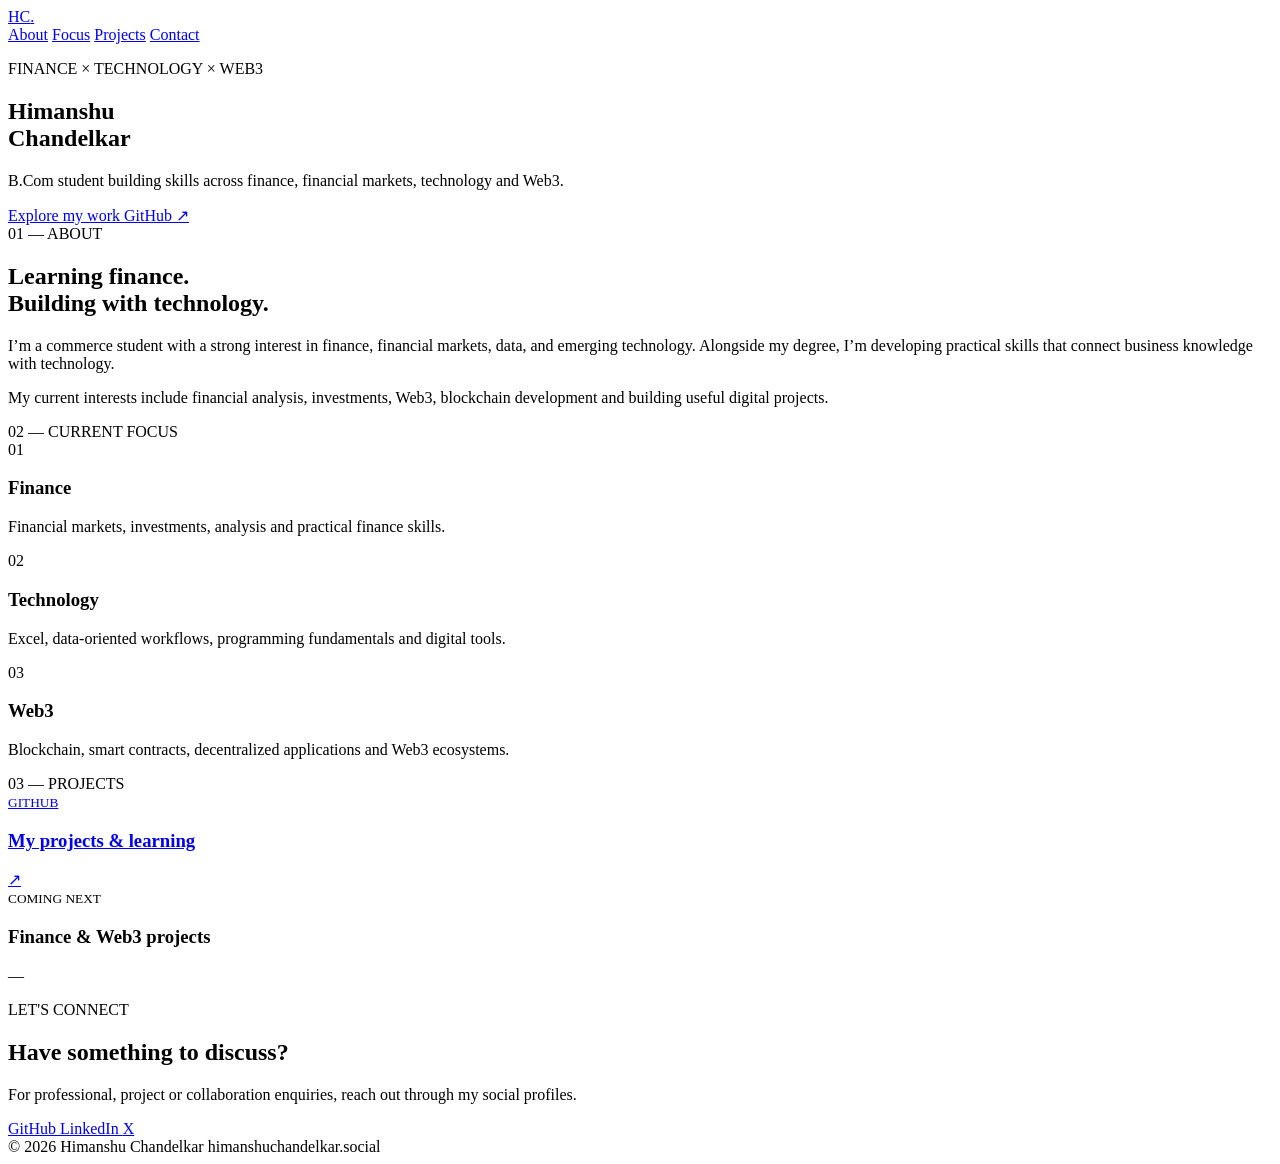
==== index.html @ 92aec8aa "Create index.html for personal portfolio website This HTML file serves as a personal portfolio and p" ====
<!DOCTYPE html>
<html lang="en">
<head>
  <meta charset="UTF-8">
  <meta name="viewport" content="width=device-width, initial-scale=1.0">
  <meta name="description" content="Personal portfolio and professional website of Himanshu Chandelkar.">
  <title>Himanshu Chandelkar</title>
  <link rel="stylesheet" href="style.css">
</head>

<body>

  <header class="nav">
    <a class="brand" href="#top">HC<span>.</span></a>

    <nav>
      <a href="#about">About</a>
      <a href="#focus">Focus</a>
      <a href="#projects">Projects</a>
      <a href="#contact">Contact</a>
    </nav>
  </header>

  <main id="top">

    <section class="hero">
      <p class="eyebrow">FINANCE × TECHNOLOGY × WEB3</p>

      <h1>
        Himanshu<br>
        <span>Chandelkar</span>
      </h1>

      <p class="intro">
        B.Com student building skills across finance, financial markets,
        technology and Web3.
      </p>

      <div class="actions">
        <a class="button primary" href="#about">
          Explore my work
        </a>

        <a
          class="button secondary"
          href="https://github.com/himanshuchandelkar"
          target="_blank"
          rel="noopener"
        >
          GitHub ↗
        </a>
      </div>
    </section>


    <section id="about" class="section">

      <div class="section-label">
        01 — ABOUT
      </div>

      <div class="section-content">

        <h2>
          Learning finance.<br>
          Building with technology.
        </h2>

        <p>
          I’m a commerce student with a strong interest in finance,
          financial markets, data, and emerging technology. Alongside
          my degree, I’m developing practical skills that connect
          business knowledge with technology.
        </p>

        <p>
          My current interests include financial analysis, investments,
          Web3, blockchain development and building useful digital projects.
        </p>

      </div>
    </section>


    <section id="focus" class="section">

      <div class="section-label">
        02 — CURRENT FOCUS
      </div>

      <div class="cards">

        <article class="card">
          <span>01</span>

          <h3>Finance</h3>

          <p>
            Financial markets, investments, analysis and practical
            finance skills.
          </p>
        </article>


        <article class="card">
          <span>02</span>

          <h3>Technology</h3>

          <p>
            Excel, data-oriented workflows, programming fundamentals
            and digital tools.
          </p>
        </article>


        <article class="card">
          <span>03</span>

          <h3>Web3</h3>

          <p>
            Blockchain, smart contracts, decentralized applications
            and Web3 ecosystems.
          </p>
        </article>

      </div>
    </section>


    <section id="projects" class="section">

      <div class="section-label">
        03 — PROJECTS
      </div>

      <div class="project-list">

        <a
          class="project"
          href="https://github.com/himanshuchandelkar"
          target="_blank"
          rel="noopener"
        >
          <div>
            <small>GITHUB</small>
            <h3>My projects & learning</h3>
          </div>

          <span>↗</span>
        </a>


        <div class="project muted">

          <div>
            <small>COMING NEXT</small>
            <h3>Finance & Web3 projects</h3>
          </div>

          <span>—</span>

        </div>

      </div>
    </section>


    <section id="contact" class="contact">

      <p class="eyebrow">
        LET'S CONNECT
      </p>

      <h2>
        Have something to discuss?
      </h2>

      <p>
        For professional, project or collaboration enquiries,
        reach out through my social profiles.
      </p>

      <div class="socials">

        <a
          href="https://github.com/himanshuchandelkar"
          target="_blank"
          rel="noopener"
        >
          GitHub
        </a>

        <a
          href="https://www.linkedin.com/in/himanshuchandelkar/"
          target="_blank"
          rel="noopener"
        >
          LinkedIn
        </a>

        <a
          href="https://x.com/0x_HimanshuX"
          target="_blank"
          rel="noopener"
        >
          X
        </a>

      </div>

    </section>

  </main>


  <footer>

    <span>
      © 2026 Himanshu Chandelkar
    </span>

    <span>
      himanshuchandelkar.social
    </span>

  </footer>

</body>
</html>
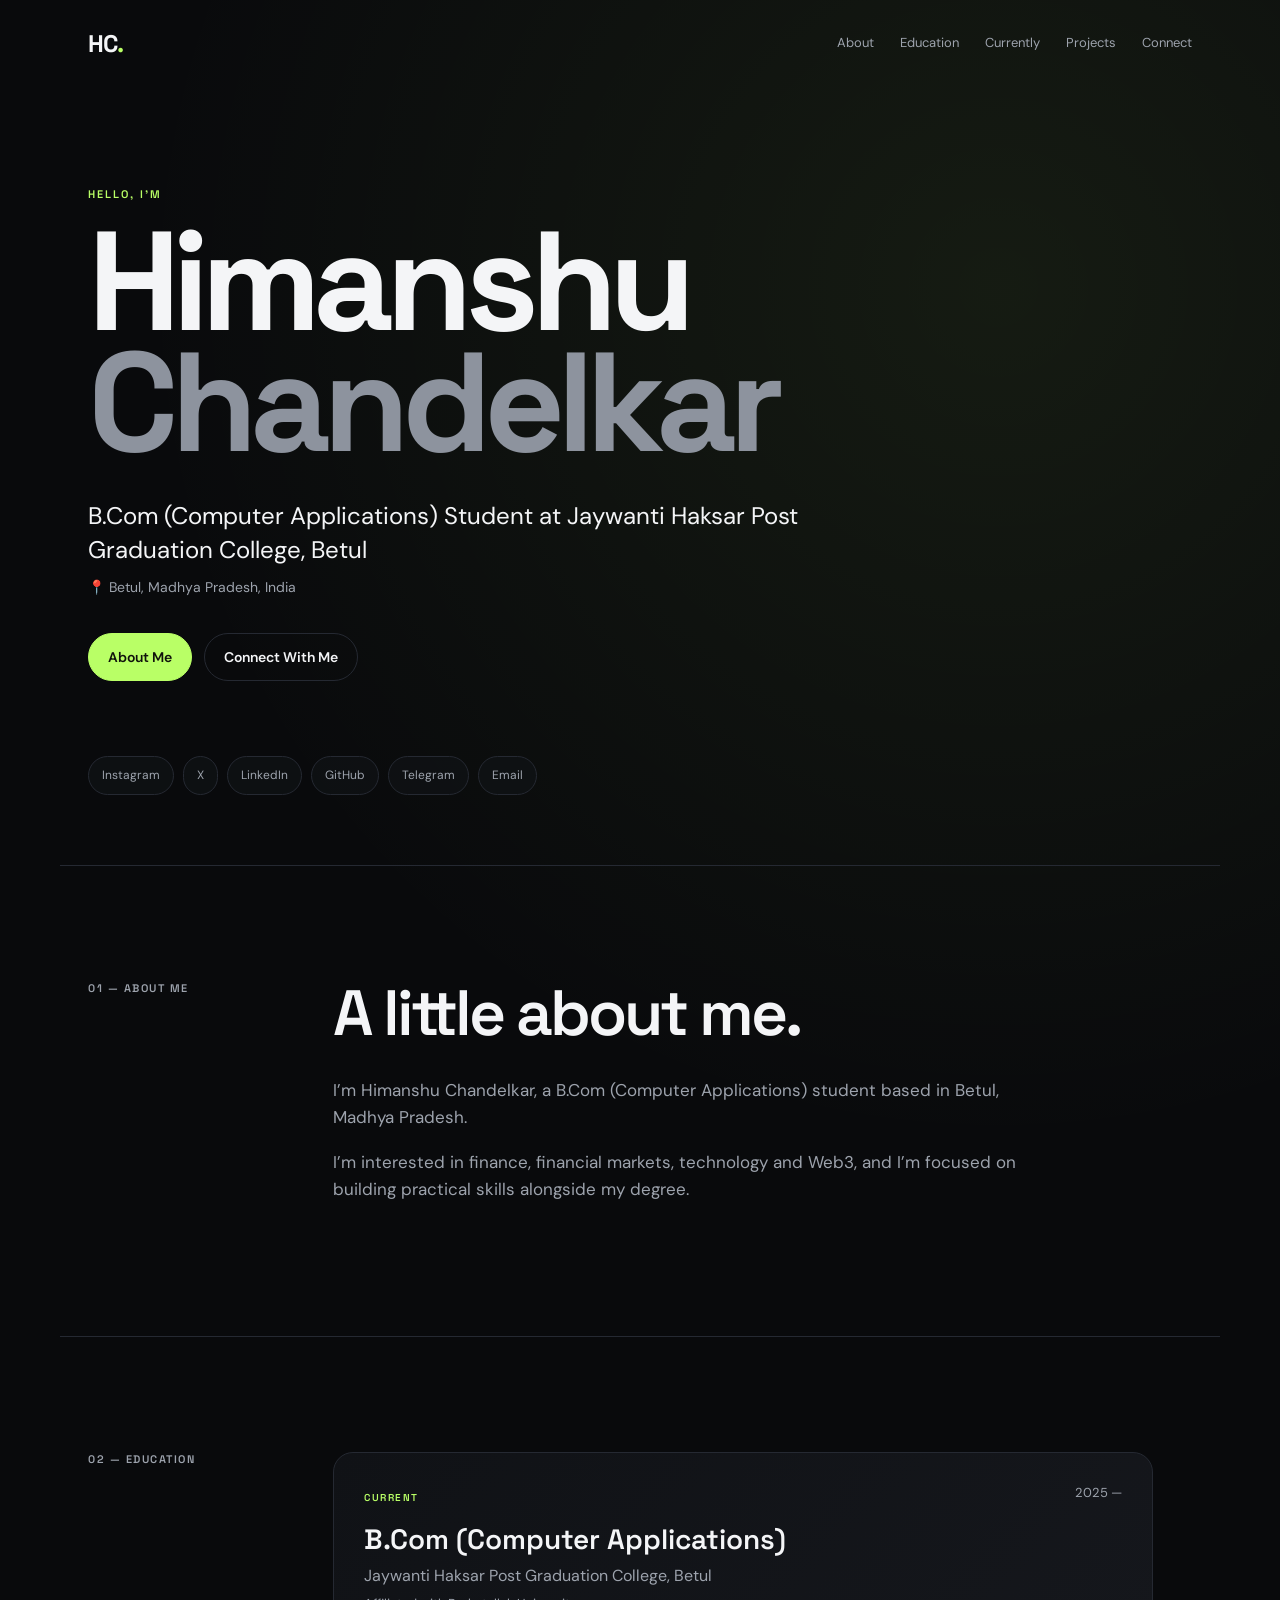
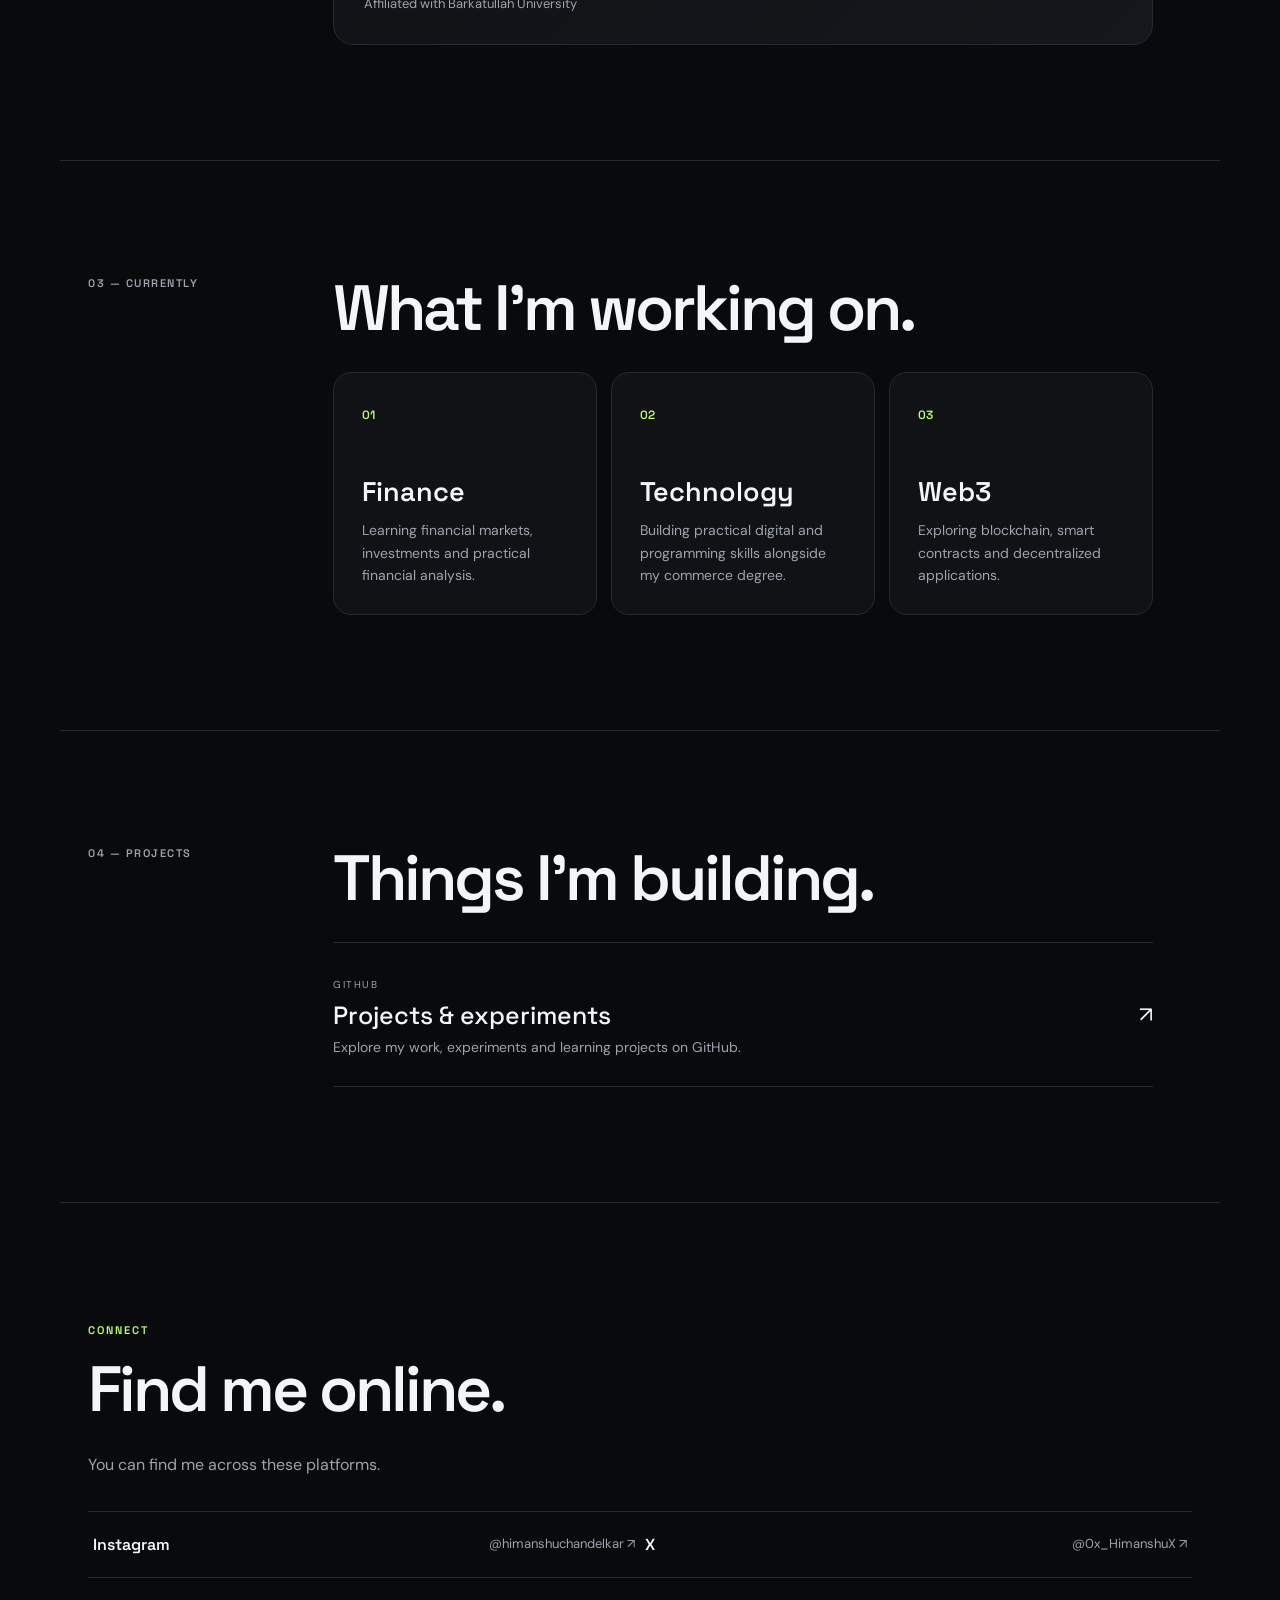
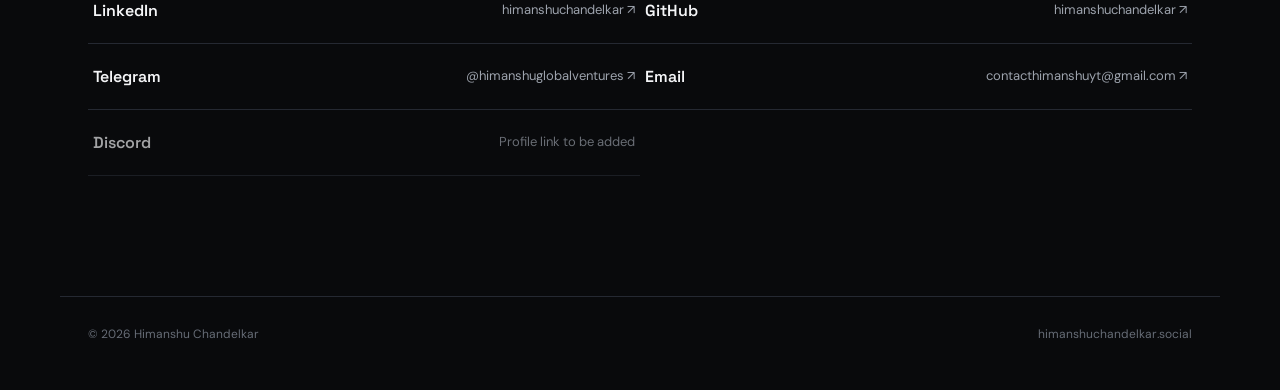
==== commit 09ee1f69: "Add files via upload" ====
--- a/index.html
+++ b/index.html
@@ -3,229 +3,183 @@
 <head>
   <meta charset="UTF-8">
   <meta name="viewport" content="width=device-width, initial-scale=1.0">
-  <meta name="description" content="Personal portfolio and professional website of Himanshu Chandelkar.">
+  <meta name="description" content="Personal website of Himanshu Chandelkar — B.Com (Computer Applications) student at Jaywanti Haksar Post Graduation College, Betul.">
   <title>Himanshu Chandelkar</title>
   <link rel="stylesheet" href="style.css">
 </head>
 
 <body>
-
   <header class="nav">
     <a class="brand" href="#top">HC<span>.</span></a>
 
     <nav>
       <a href="#about">About</a>
-      <a href="#focus">Focus</a>
+      <a href="#education">Education</a>
+      <a href="#currently">Currently</a>
       <a href="#projects">Projects</a>
-      <a href="#contact">Contact</a>
+      <a href="#connect">Connect</a>
     </nav>
   </header>
 
   <main id="top">
+    <section class="hero">
+      <div class="hero-copy">
+        <p class="eyebrow">HELLO, I'M</p>
 
-    <section class="hero">
-      <p class="eyebrow">FINANCE × TECHNOLOGY × WEB3</p>
+        <h1>Himanshu<br><span>Chandelkar</span></h1>
 
-      <h1>
-        Himanshu<br>
-        <span>Chandelkar</span>
-      </h1>
+        <p class="role">
+          B.Com (Computer Applications) Student at Jaywanti Haksar Post Graduation College, Betul
+        </p>
 
-      <p class="intro">
-        B.Com student building skills across finance, financial markets,
-        technology and Web3.
-      </p>
+        <p class="location">📍 Betul, Madhya Pradesh, India</p>
 
-      <div class="actions">
-        <a class="button primary" href="#about">
-          Explore my work
-        </a>
+        <div class="actions">
+          <a class="button primary" href="#about">About Me</a>
+          <a class="button secondary" href="#connect">Connect With Me</a>
+        </div>
+      </div>
 
-        <a
-          class="button secondary"
-          href="https://github.com/himanshuchandelkar"
-          target="_blank"
-          rel="noopener"
-        >
-          GitHub ↗
-        </a>
+      <div class="social-strip" aria-label="Social links">
+        <a href="https://www.instagram.com/himanshuchandelkar/" target="_blank" rel="noopener">Instagram</a>
+        <a href="https://x.com/0x_HimanshuX" target="_blank" rel="noopener">X</a>
+        <a href="https://www.linkedin.com/in/himanshuchandelkar/" target="_blank" rel="noopener">LinkedIn</a>
+        <a href="https://github.com/himanshuchandelkar" target="_blank" rel="noopener">GitHub</a>
+        <a href="https://t.me/himanshuglobalventures" target="_blank" rel="noopener">Telegram</a>
+        <a href="mailto:contacthimanshuyt@gmail.com">Email</a>
       </div>
     </section>
 
-
     <section id="about" class="section">
-
-      <div class="section-label">
-        01 — ABOUT
-      </div>
+      <div class="section-label">01 — ABOUT ME</div>
 
       <div class="section-content">
-
-        <h2>
-          Learning finance.<br>
-          Building with technology.
-        </h2>
+        <h2>A little about me.</h2>
 
         <p>
-          I’m a commerce student with a strong interest in finance,
-          financial markets, data, and emerging technology. Alongside
-          my degree, I’m developing practical skills that connect
-          business knowledge with technology.
+          I’m Himanshu Chandelkar, a B.Com (Computer Applications) student based in Betul, Madhya Pradesh.
         </p>
 
         <p>
-          My current interests include financial analysis, investments,
-          Web3, blockchain development and building useful digital projects.
+          I’m interested in finance, financial markets, technology and Web3, and I’m focused on building practical skills alongside my degree.
         </p>
-
       </div>
     </section>
 
+    <section id="education" class="section">
+      <div class="section-label">02 — EDUCATION</div>
 
-    <section id="focus" class="section">
+      <div class="section-content">
+        <div class="education-card">
+          <div>
+            <span class="tag">CURRENT</span>
+            <h3>B.Com (Computer Applications)</h3>
+            <p>Jaywanti Haksar Post Graduation College, Betul</p>
+            <p class="muted">Affiliated with Barkatullah University</p>
+          </div>
 
-      <div class="section-label">
-        02 — CURRENT FOCUS
-      </div>
-
-      <div class="cards">
-
-        <article class="card">
-          <span>01</span>
-
-          <h3>Finance</h3>
-
-          <p>
-            Financial markets, investments, analysis and practical
-            finance skills.
-          </p>
-        </article>
-
-
-        <article class="card">
-          <span>02</span>
-
-          <h3>Technology</h3>
-
-          <p>
-            Excel, data-oriented workflows, programming fundamentals
-            and digital tools.
-          </p>
-        </article>
-
-
-        <article class="card">
-          <span>03</span>
-
-          <h3>Web3</h3>
-
-          <p>
-            Blockchain, smart contracts, decentralized applications
-            and Web3 ecosystems.
-          </p>
-        </article>
-
+          <span class="year">2025 —</span>
+        </div>
       </div>
     </section>
 
+    <section id="currently" class="section">
+      <div class="section-label">03 — CURRENTLY</div>
 
-    <section id="projects" class="section">
+      <div class="section-content">
+        <h2>What I’m working on.</h2>
 
-      <div class="section-label">
-        03 — PROJECTS
-      </div>
+        <div class="cards">
+          <article class="card">
+            <span>01</span>
+            <h3>Finance</h3>
+            <p>Learning financial markets, investments and practical financial analysis.</p>
+          </article>
 
-      <div class="project-list">
+          <article class="card">
+            <span>02</span>
+            <h3>Technology</h3>
+            <p>Building practical digital and programming skills alongside my commerce degree.</p>
+          </article>
 
-        <a
-          class="project"
-          href="https://github.com/himanshuchandelkar"
-          target="_blank"
-          rel="noopener"
-        >
-          <div>
-            <small>GITHUB</small>
-            <h3>My projects & learning</h3>
-          </div>
-
-          <span>↗</span>
-        </a>
-
-
-        <div class="project muted">
-
-          <div>
-            <small>COMING NEXT</small>
-            <h3>Finance & Web3 projects</h3>
-          </div>
-
-          <span>—</span>
-
+          <article class="card">
+            <span>03</span>
+            <h3>Web3</h3>
+            <p>Exploring blockchain, smart contracts and decentralized applications.</p>
+          </article>
         </div>
-
       </div>
     </section>
 
+    <section id="projects" class="section">
+      <div class="section-label">04 — PROJECTS</div>
 
-    <section id="contact" class="contact">
+      <div class="section-content">
+        <h2>Things I’m building.</h2>
 
-      <p class="eyebrow">
-        LET'S CONNECT
-      </p>
+        <div class="project-list">
+          <a class="project" href="https://github.com/himanshuchandelkar" target="_blank" rel="noopener">
+            <div>
+              <small>GITHUB</small>
+              <h3>Projects & experiments</h3>
+              <p>Explore my work, experiments and learning projects on GitHub.</p>
+            </div>
 
-      <h2>
-        Have something to discuss?
-      </h2>
+            <span>↗</span>
+          </a>
+        </div>
+      </div>
+    </section>
 
-      <p>
-        For professional, project or collaboration enquiries,
-        reach out through my social profiles.
-      </p>
+    <section id="connect" class="contact">
+      <p class="eyebrow">CONNECT</p>
 
-      <div class="socials">
+      <h2>Find me online.</h2>
 
-        <a
-          href="https://github.com/himanshuchandelkar"
-          target="_blank"
-          rel="noopener"
-        >
-          GitHub
+      <p class="contact-intro">You can find me across these platforms.</p>
+
+      <div class="connect-grid">
+        <a href="https://www.instagram.com/himanshuchandelkar/" target="_blank" rel="noopener">
+          <strong>Instagram</strong>
+          <span>@himanshuchandelkar ↗</span>
         </a>
 
-        <a
-          href="https://www.linkedin.com/in/himanshuchandelkar/"
-          target="_blank"
-          rel="noopener"
-        >
-          LinkedIn
+        <a href="https://x.com/0x_HimanshuX" target="_blank" rel="noopener">
+          <strong>X</strong>
+          <span>@0x_HimanshuX ↗</span>
         </a>
 
-        <a
-          href="https://x.com/0x_HimanshuX"
-          target="_blank"
-          rel="noopener"
-        >
-          X
+        <a href="https://www.linkedin.com/in/himanshuchandelkar/" target="_blank" rel="noopener">
+          <strong>LinkedIn</strong>
+          <span>himanshuchandelkar ↗</span>
         </a>
 
+        <a href="https://github.com/himanshuchandelkar" target="_blank" rel="noopener">
+          <strong>GitHub</strong>
+          <span>himanshuchandelkar ↗</span>
+        </a>
+
+        <a href="https://t.me/himanshuglobalventures" target="_blank" rel="noopener">
+          <strong>Telegram</strong>
+          <span>@himanshuglobalventures ↗</span>
+        </a>
+
+        <a href="mailto:contacthimanshuyt@gmail.com">
+          <strong>Email</strong>
+          <span>contacthimanshuyt@gmail.com ↗</span>
+        </a>
+
+        <div class="connect-item unavailable">
+          <strong>Discord</strong>
+          <span>Profile link to be added</span>
+        </div>
       </div>
-
     </section>
-
   </main>
 
-
   <footer>
-
-    <span>
-      © 2026 Himanshu Chandelkar
-    </span>
-
-    <span>
-      himanshuchandelkar.social
-    </span>
-
+    <span>© 2026 Himanshu Chandelkar</span>
+    <span>himanshuchandelkar.social</span>
   </footer>
-
 </body>
 </html>
--- a/style.css
+++ b/style.css
@@ -0,0 +1,427 @@
+@import url('https://fonts.googleapis.com/css2?family=DM+Sans:wght@400;500;600&family=Space+Grotesk:wght@400;500;600;700&display=swap');
+
+:root {
+  --bg: #090a0c;
+  --surface: #101216;
+  --surface-2: #15171c;
+  --text: #f4f5f7;
+  --muted: #9da3ad;
+  --line: #252932;
+  --accent: #b9ff66;
+  --max: 1160px;
+}
+
+* {
+  box-sizing: border-box;
+  margin: 0;
+  padding: 0;
+}
+
+html {
+  scroll-behavior: smooth;
+}
+
+body {
+  background:
+    radial-gradient(circle at 78% 8%, rgba(185,255,102,.07), transparent 25%),
+    var(--bg);
+  color: var(--text);
+  font-family: 'DM Sans', sans-serif;
+  line-height: 1.6;
+}
+
+a {
+  color: inherit;
+  text-decoration: none;
+}
+
+.nav {
+  max-width: var(--max);
+  margin: auto;
+  padding: 28px;
+  display: flex;
+  justify-content: space-between;
+  align-items: center;
+}
+
+.brand {
+  font: 700 24px 'Space Grotesk', sans-serif;
+  letter-spacing: -1px;
+}
+
+.brand span {
+  color: var(--accent);
+}
+
+.nav nav {
+  display: flex;
+  gap: 26px;
+}
+
+.nav nav a {
+  color: var(--muted);
+  font-size: 13px;
+  transition: color .2s ease;
+}
+
+.nav nav a:hover {
+  color: var(--text);
+}
+
+.hero {
+  max-width: var(--max);
+  min-height: 82vh;
+  margin: auto;
+  padding: 100px 28px 70px;
+  display: flex;
+  flex-direction: column;
+  justify-content: center;
+}
+
+.hero-copy {
+  max-width: 940px;
+}
+
+.eyebrow {
+  color: var(--accent);
+  font: 600 11px 'Space Grotesk', sans-serif;
+  letter-spacing: 2px;
+  margin-bottom: 20px;
+}
+
+.hero h1 {
+  font: 700 clamp(66px, 11vw, 145px)/.86 'Space Grotesk', sans-serif;
+  letter-spacing: -8px;
+}
+
+.hero h1 span {
+  color: #8d939e;
+}
+
+.role {
+  max-width: 720px;
+  color: var(--text);
+  font-size: clamp(18px, 2.2vw, 24px);
+  line-height: 1.4;
+  margin-top: 36px;
+}
+
+.location {
+  color: var(--muted);
+  margin-top: 10px;
+  font-size: 14px;
+}
+
+.actions {
+  display: flex;
+  gap: 12px;
+  margin-top: 34px;
+  flex-wrap: wrap;
+}
+
+.button {
+  padding: 12px 19px;
+  border: 1px solid var(--line);
+  border-radius: 999px;
+  font-weight: 600;
+  font-size: 14px;
+  transition: transform .2s ease, border-color .2s ease;
+}
+
+.button:hover {
+  transform: translateY(-2px);
+  border-color: #59606c;
+}
+
+.button.primary {
+  background: var(--accent);
+  color: #10120c;
+  border-color: var(--accent);
+}
+
+.social-strip {
+  display: flex;
+  flex-wrap: wrap;
+  gap: 9px;
+  margin-top: 75px;
+}
+
+.social-strip a {
+  border: 1px solid var(--line);
+  background: rgba(16,18,22,.72);
+  padding: 9px 13px;
+  border-radius: 999px;
+  color: var(--muted);
+  font-size: 12px;
+  transition: all .2s ease;
+}
+
+.social-strip a:hover {
+  color: var(--text);
+  border-color: #5a606c;
+  transform: translateY(-2px);
+}
+
+.section {
+  max-width: var(--max);
+  margin: auto;
+  padding: 115px 28px;
+  border-top: 1px solid var(--line);
+  display: grid;
+  grid-template-columns: 190px 1fr;
+  gap: 55px;
+}
+
+.section-label {
+  color: var(--muted);
+  font: 600 11px 'Space Grotesk', sans-serif;
+  letter-spacing: 1.5px;
+}
+
+.section-content {
+  max-width: 820px;
+}
+
+.section h2,
+.contact h2 {
+  font: 600 clamp(38px, 5vw, 64px)/1.02 'Space Grotesk', sans-serif;
+  letter-spacing: -3px;
+  margin-bottom: 30px;
+}
+
+.section-content > p {
+  color: var(--muted);
+  max-width: 720px;
+  margin-bottom: 18px;
+  font-size: 17px;
+}
+
+.education-card {
+  background: linear-gradient(135deg, var(--surface), var(--surface-2));
+  border: 1px solid var(--line);
+  border-radius: 20px;
+  padding: 30px;
+  display: flex;
+  justify-content: space-between;
+  gap: 25px;
+}
+
+.tag {
+  color: var(--accent);
+  font: 600 10px 'Space Grotesk', sans-serif;
+  letter-spacing: 1.5px;
+}
+
+.education-card h3 {
+  font: 600 28px 'Space Grotesk', sans-serif;
+  margin: 12px 0 6px;
+}
+
+.education-card p {
+  color: var(--muted);
+}
+
+.education-card .muted {
+  font-size: 13px;
+  margin-top: 5px;
+}
+
+.year {
+  color: var(--muted);
+  font-size: 13px;
+  white-space: nowrap;
+}
+
+.cards {
+  display: grid;
+  grid-template-columns: repeat(3, 1fr);
+  gap: 14px;
+}
+
+.card {
+  background: var(--surface);
+  border: 1px solid var(--line);
+  border-radius: 18px;
+  padding: 28px;
+  min-height: 235px;
+  transition: transform .25s ease, border-color .25s ease;
+}
+
+.card:hover {
+  transform: translateY(-5px);
+  border-color: #444a55;
+}
+
+.card > span {
+  color: var(--accent);
+  font: 600 12px 'Space Grotesk', sans-serif;
+}
+
+.card h3 {
+  font: 600 27px 'Space Grotesk', sans-serif;
+  margin: 48px 0 10px;
+}
+
+.card p {
+  color: var(--muted);
+  font-size: 14px;
+}
+
+.project-list {
+  border-top: 1px solid var(--line);
+}
+
+.project {
+  padding: 27px 0;
+  display: flex;
+  justify-content: space-between;
+  align-items: center;
+  border-bottom: 1px solid var(--line);
+  transition: padding .2s ease;
+}
+
+.project:hover {
+  padding-left: 10px;
+}
+
+.project:hover h3 {
+  color: var(--accent);
+}
+
+.project small {
+  color: var(--muted);
+  font-size: 10px;
+  letter-spacing: 1.5px;
+}
+
+.project h3 {
+  font: 500 25px 'Space Grotesk', sans-serif;
+  margin: 4px 0 5px;
+}
+
+.project p {
+  color: var(--muted);
+  font-size: 14px;
+}
+
+.project > span {
+  font-size: 22px;
+}
+
+.contact {
+  max-width: var(--max);
+  margin: auto;
+  padding: 120px 28px;
+  border-top: 1px solid var(--line);
+}
+
+.contact-intro {
+  color: var(--muted);
+  margin-bottom: 34px;
+}
+
+.connect-grid {
+  display: grid;
+  grid-template-columns: repeat(2, 1fr);
+  border-top: 1px solid var(--line);
+}
+
+.connect-grid > a,
+.connect-item {
+  padding: 22px 5px;
+  border-bottom: 1px solid var(--line);
+  display: flex;
+  justify-content: space-between;
+  gap: 20px;
+  transition: padding .2s ease;
+}
+
+.connect-grid > a:hover {
+  padding-left: 10px;
+}
+
+.connect-grid strong {
+  font: 600 16px 'Space Grotesk', sans-serif;
+}
+
+.connect-grid span {
+  color: var(--muted);
+  font-size: 13px;
+  text-align: right;
+}
+
+.connect-grid a:hover strong {
+  color: var(--accent);
+}
+
+.unavailable {
+  opacity: .65;
+}
+
+footer {
+  max-width: var(--max);
+  margin: auto;
+  padding: 28px 28px 45px;
+  border-top: 1px solid var(--line);
+  display: flex;
+  justify-content: space-between;
+  color: #666c76;
+  font-size: 12px;
+}
+
+@media (max-width: 760px) {
+  .nav {
+    padding: 23px 20px;
+  }
+
+  .nav nav {
+    display: none;
+  }
+
+  .hero {
+    padding: 70px 20px 55px;
+    min-height: 78vh;
+  }
+
+  .hero h1 {
+    letter-spacing: -5px;
+  }
+
+  .social-strip {
+    margin-top: 55px;
+  }
+
+  .section {
+    grid-template-columns: 1fr;
+    gap: 22px;
+    padding: 85px 20px;
+  }
+
+  .cards,
+  .connect-grid {
+    grid-template-columns: 1fr;
+  }
+
+  .education-card {
+    flex-direction: column;
+  }
+
+  .year {
+    white-space: normal;
+  }
+
+  .contact {
+    padding: 90px 20px;
+  }
+
+  .connect-grid > a,
+  .connect-item {
+    padding: 20px 0;
+  }
+
+  footer {
+    padding: 25px 20px 35px;
+    flex-direction: column;
+    gap: 8px;
+  }
+}
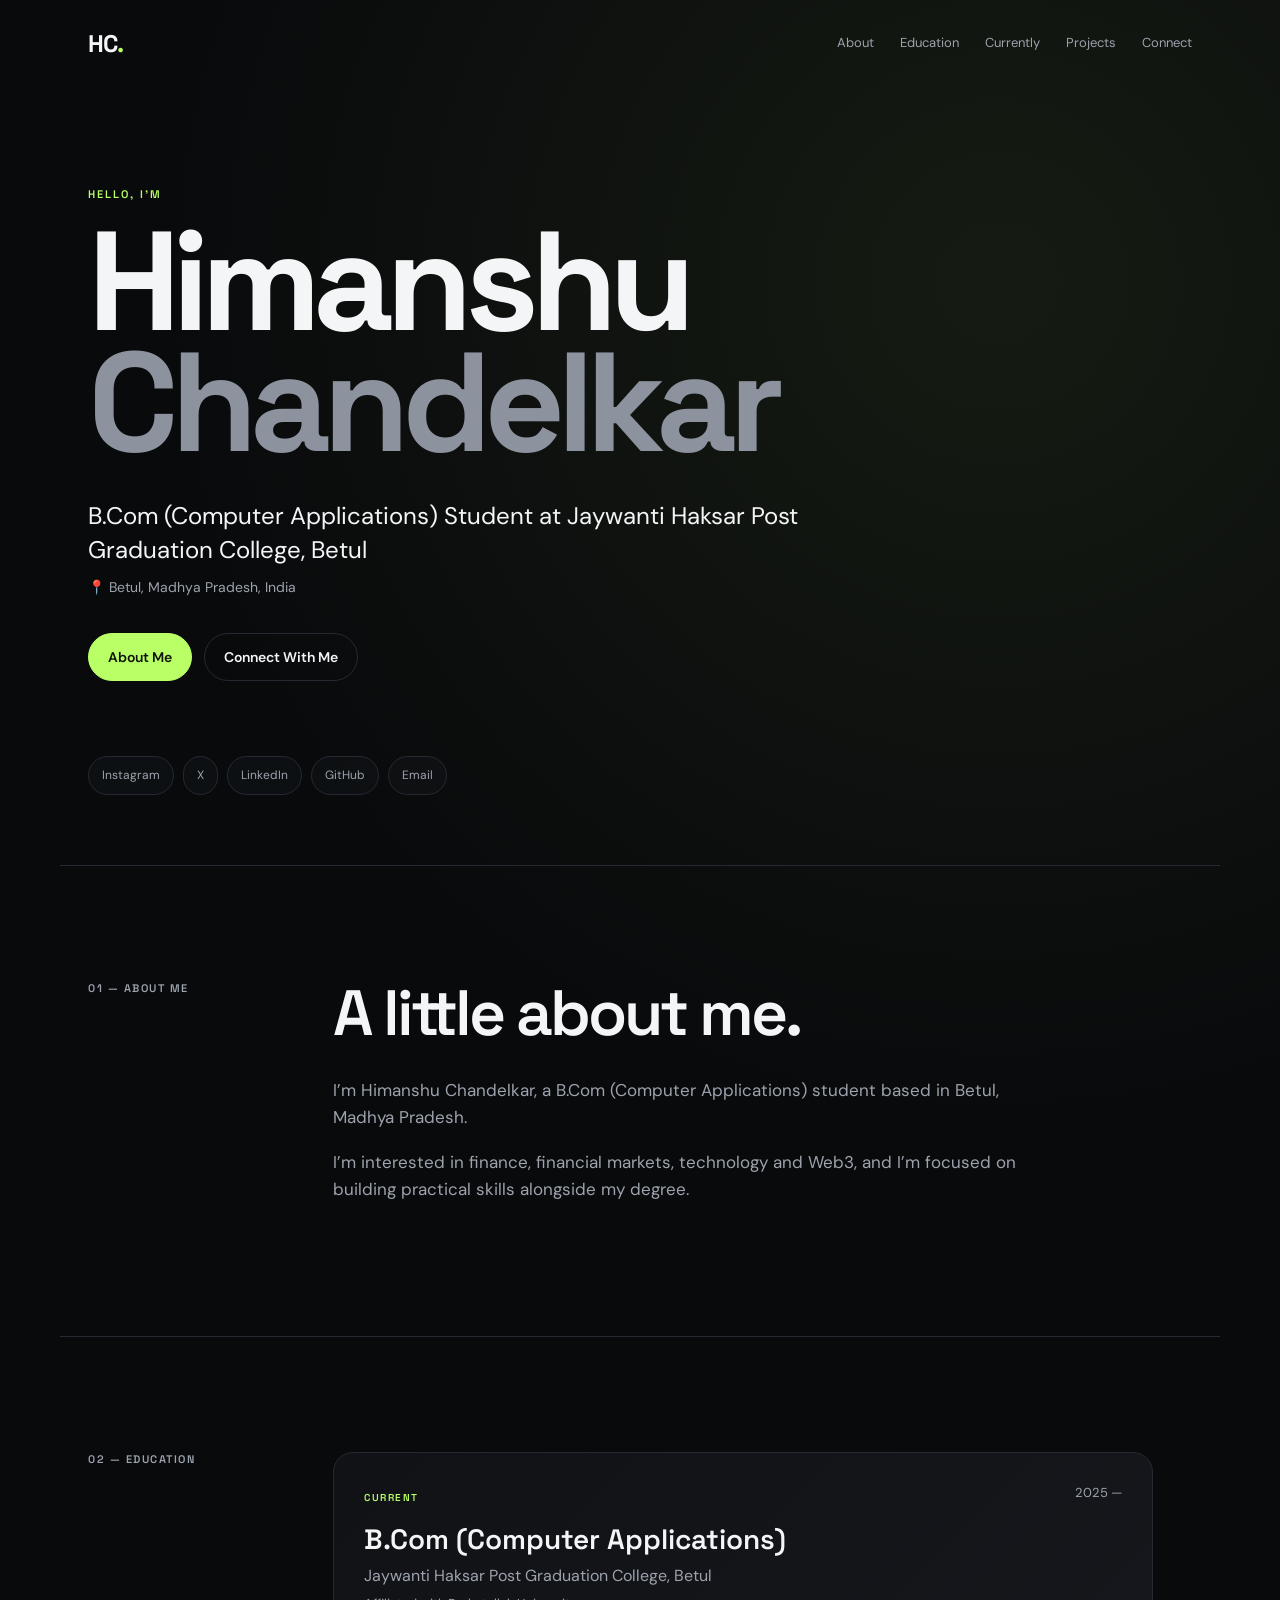
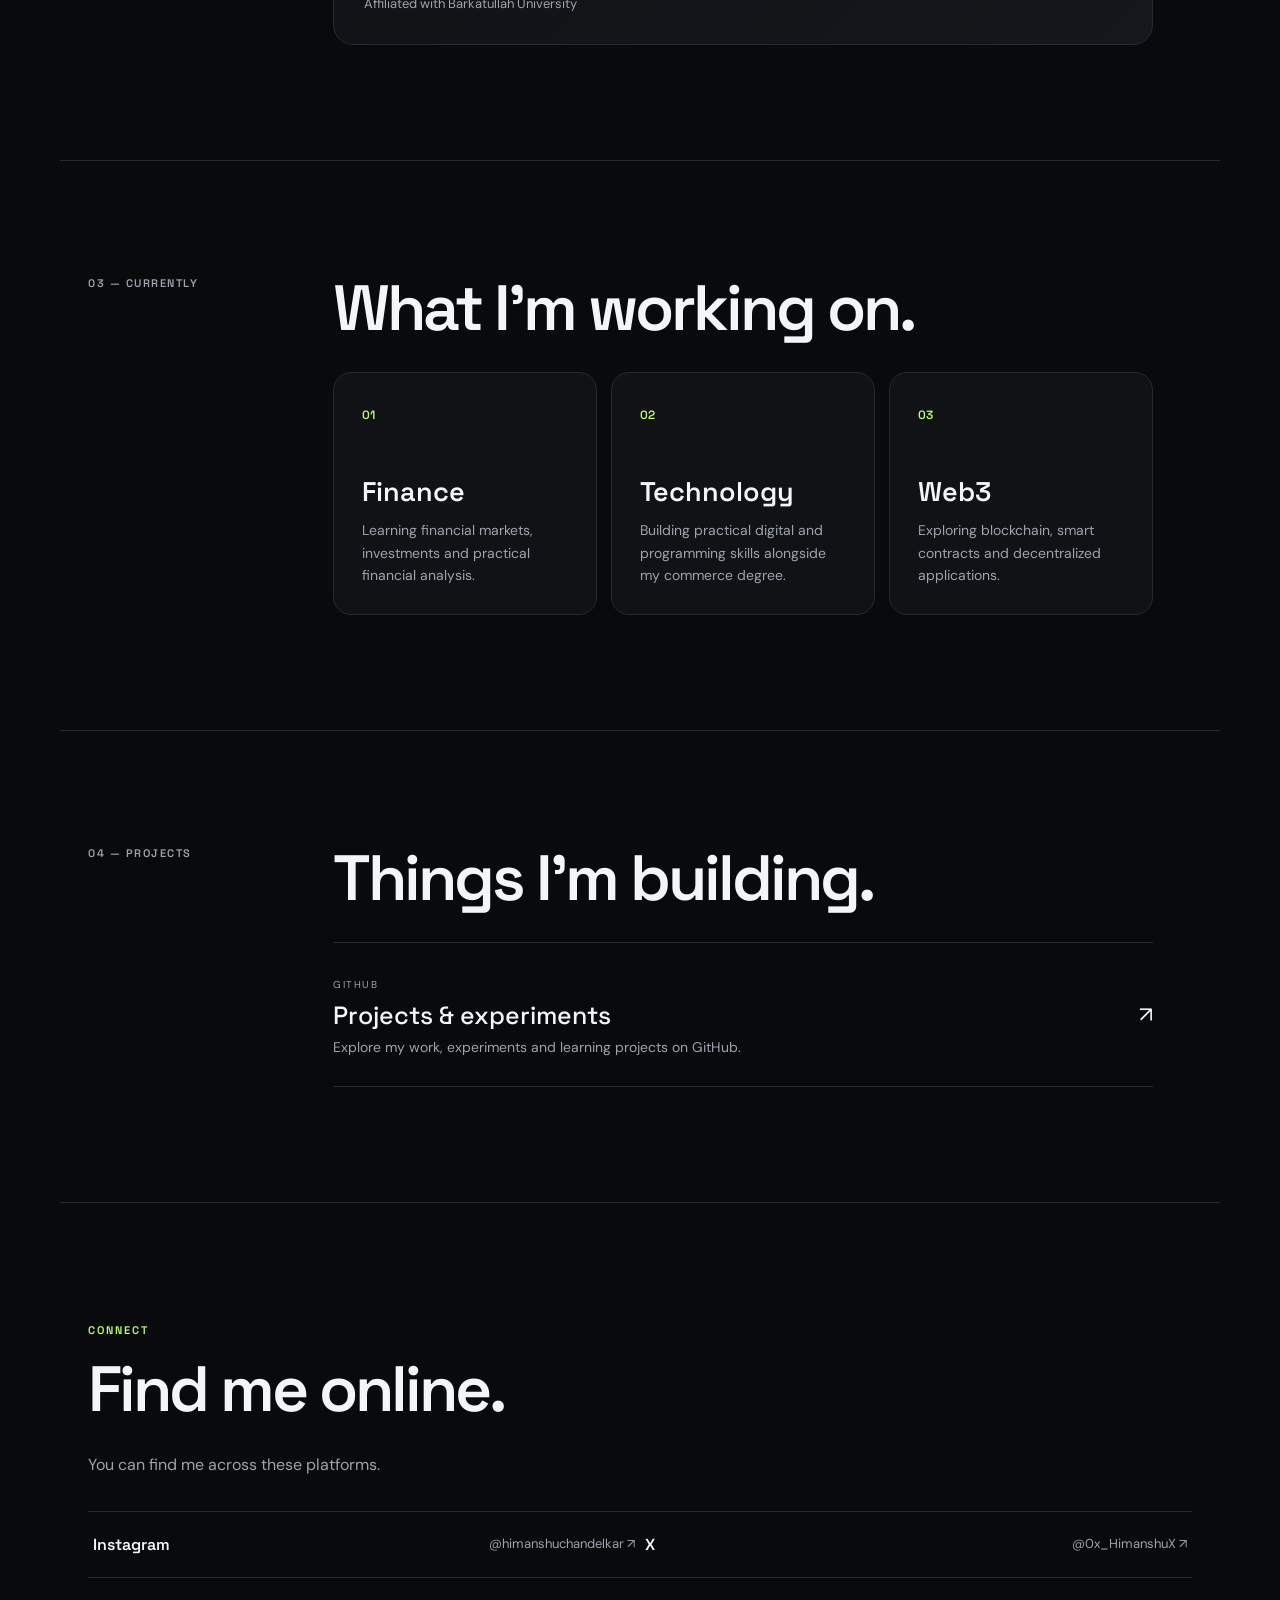
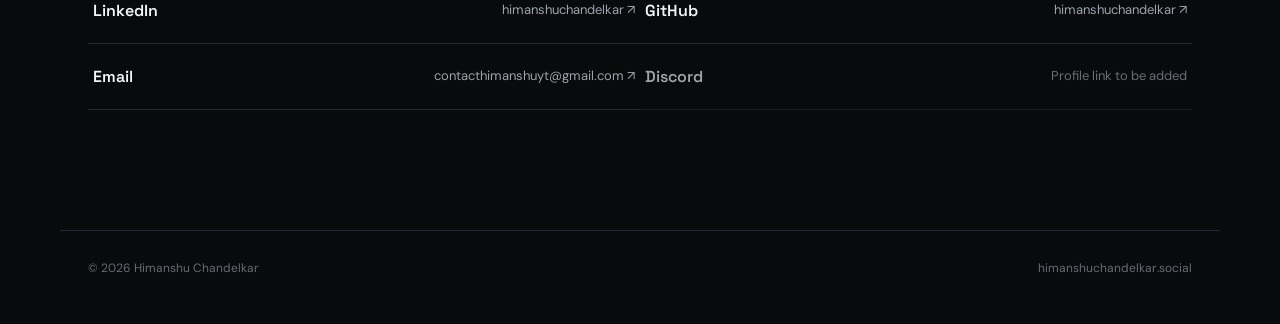
==== commit 79573885: "Add files via upload" ====
--- a/index.html
+++ b/index.html
@@ -45,7 +45,6 @@
         <a href="https://x.com/0x_HimanshuX" target="_blank" rel="noopener">X</a>
         <a href="https://www.linkedin.com/in/himanshuchandelkar/" target="_blank" rel="noopener">LinkedIn</a>
         <a href="https://github.com/himanshuchandelkar" target="_blank" rel="noopener">GitHub</a>
-        <a href="https://t.me/himanshuglobalventures" target="_blank" rel="noopener">Telegram</a>
         <a href="mailto:contacthimanshuyt@gmail.com">Email</a>
       </div>
     </section>
@@ -159,11 +158,6 @@
           <span>himanshuchandelkar ↗</span>
         </a>
 
-        <a href="https://t.me/himanshuglobalventures" target="_blank" rel="noopener">
-          <strong>Telegram</strong>
-          <span>@himanshuglobalventures ↗</span>
-        </a>
-
         <a href="mailto:contacthimanshuyt@gmail.com">
           <strong>Email</strong>
           <span>contacthimanshuyt@gmail.com ↗</span>
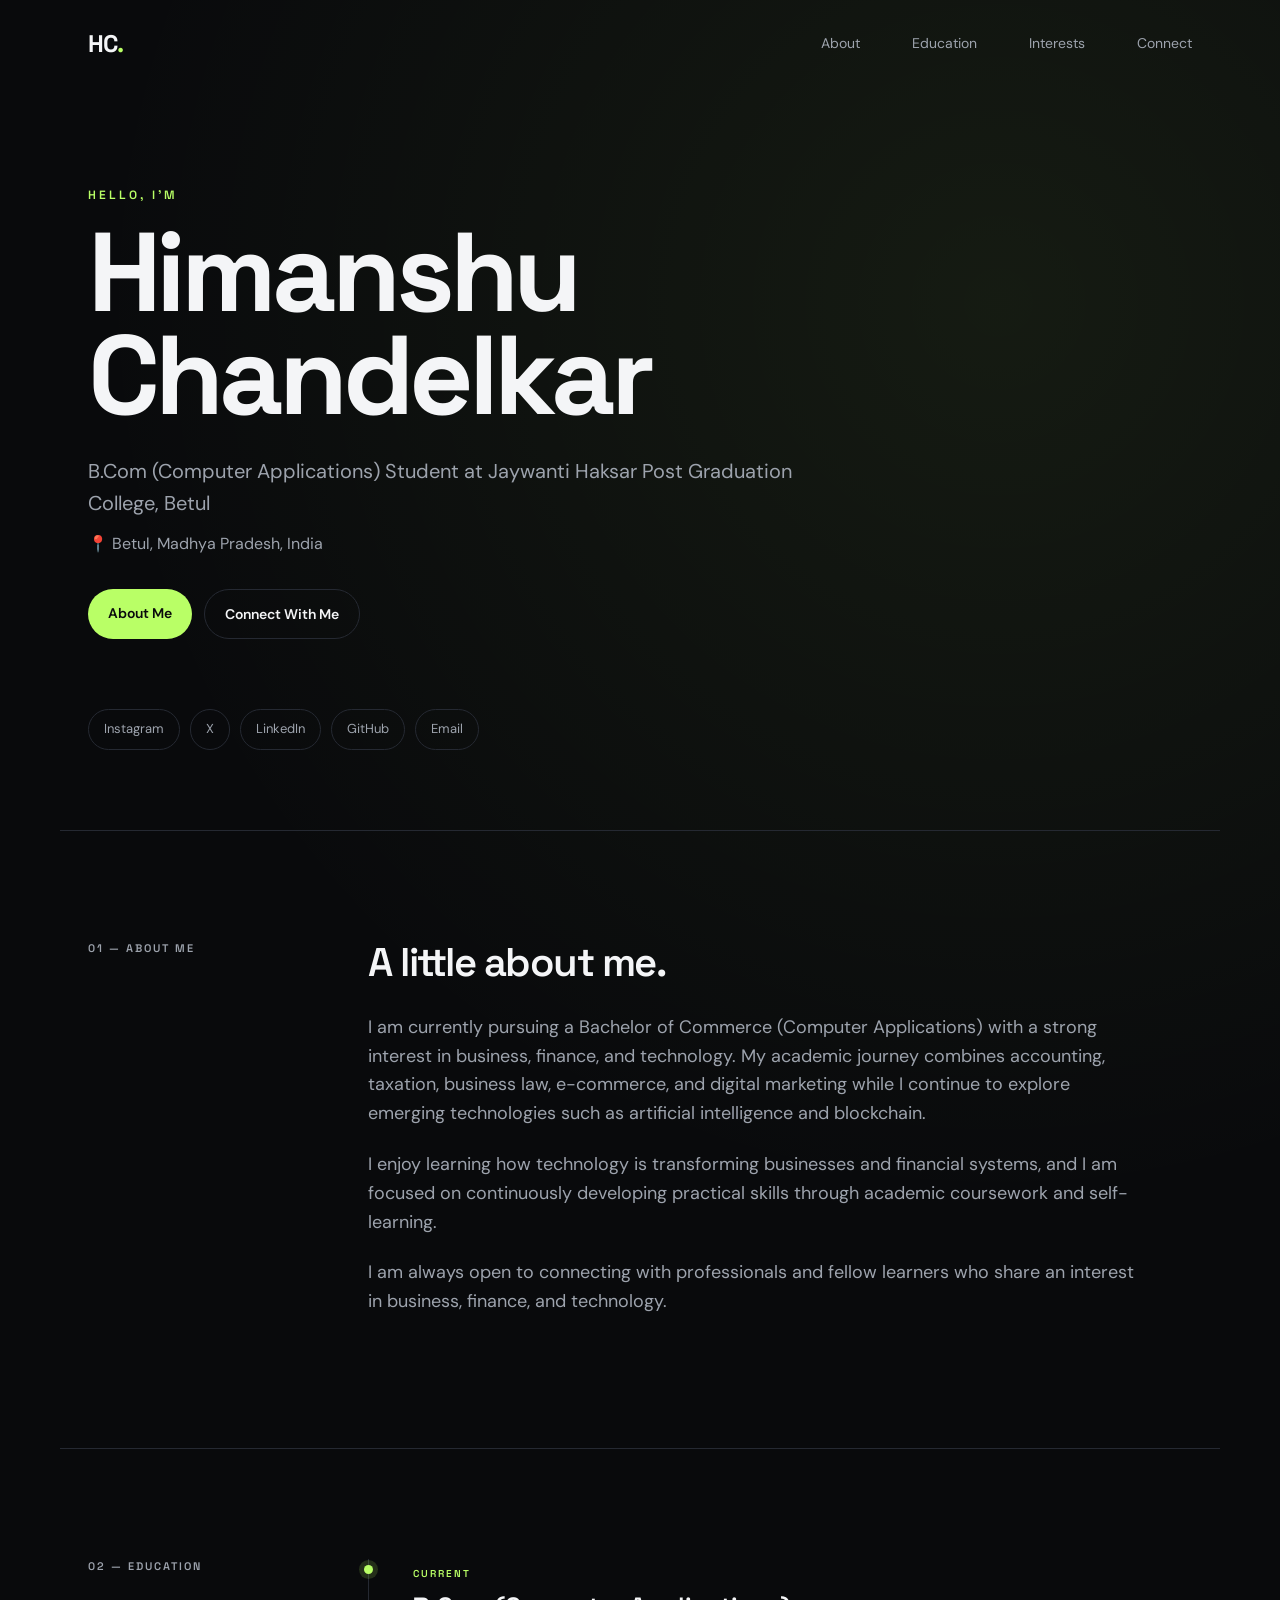
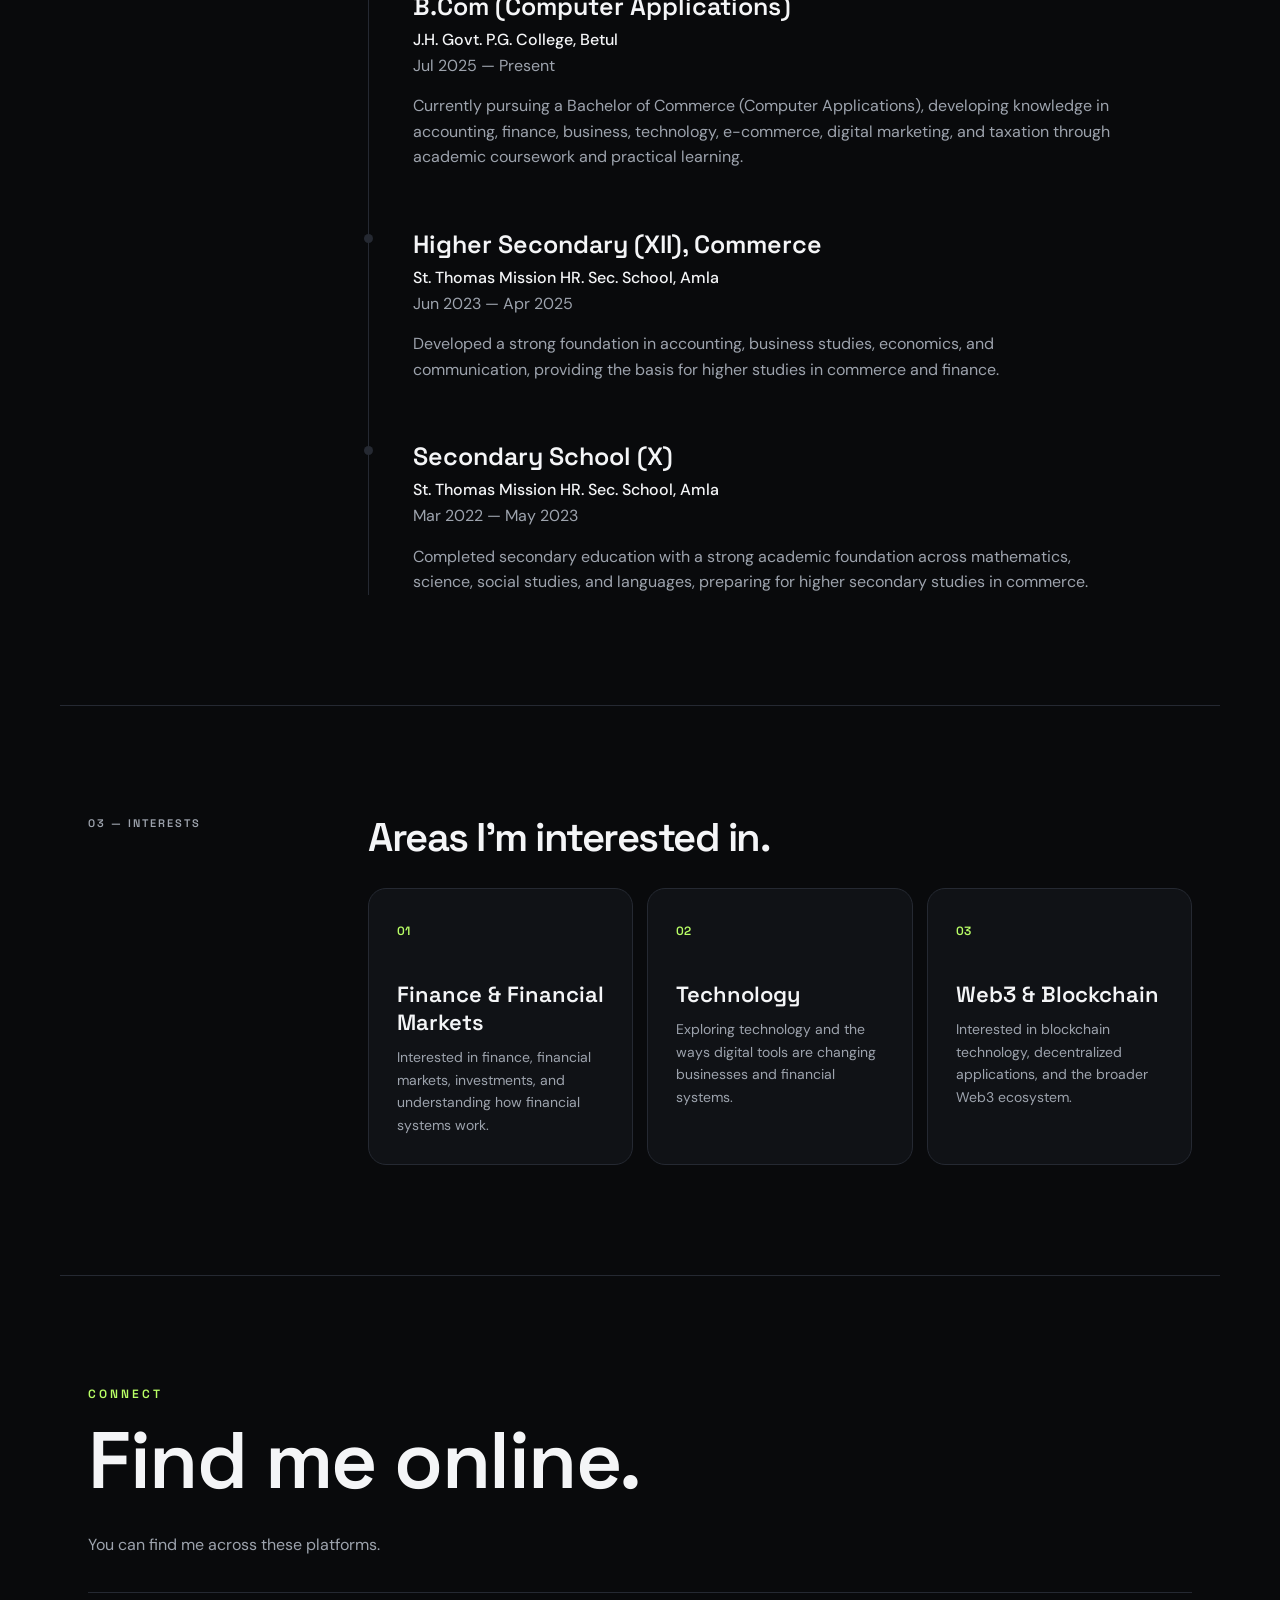
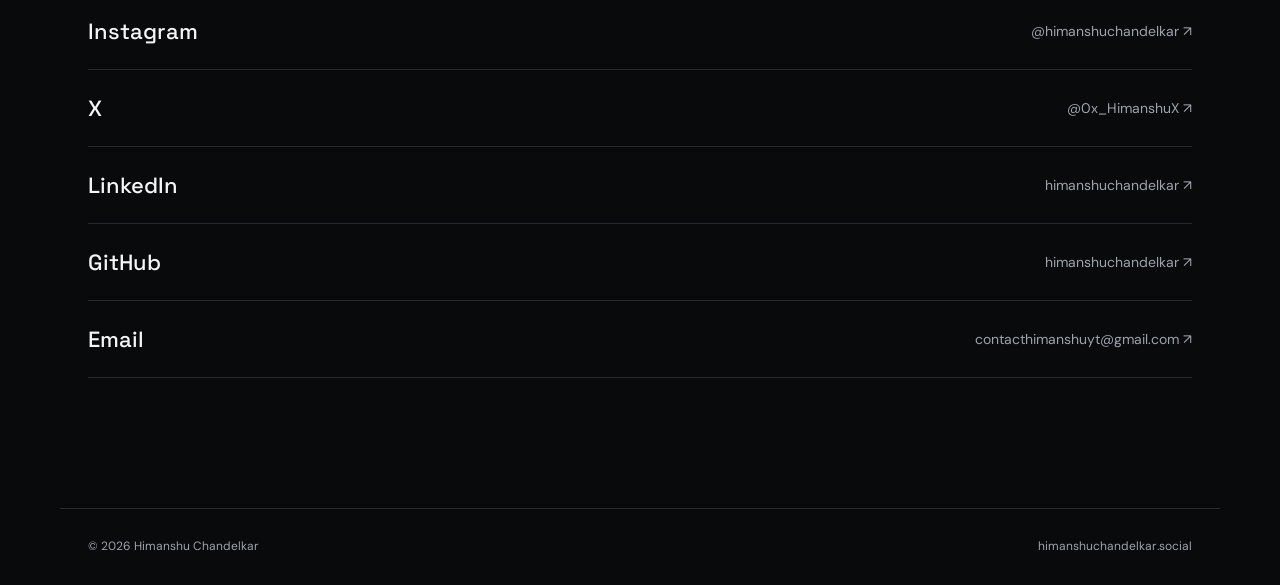
==== commit 12ae5958: "Add files via upload" ====
--- a/index.html
+++ b/index.html
@@ -1,179 +1,13 @@
 <!DOCTYPE html>
 <html lang="en">
 <head>
-  <meta charset="UTF-8">
-  <meta name="viewport" content="width=device-width, initial-scale=1.0">
-  <meta name="description" content="Personal website of Himanshu Chandelkar — B.Com (Computer Applications) student at Jaywanti Haksar Post Graduation College, Betul.">
-  <title>Himanshu Chandelkar</title>
-  <link rel="stylesheet" href="style.css">
+<meta charset="UTF-8"><meta name="viewport" content="width=device-width, initial-scale=1.0">
+<meta name="description" content="Personal website of Himanshu Chandelkar.">
+<title>Himanshu Chandelkar</title><link rel="stylesheet" href="style.css">
 </head>
-
 <body>
-  <header class="nav">
-    <a class="brand" href="#top">HC<span>.</span></a>
-
-    <nav>
-      <a href="#about">About</a>
-      <a href="#education">Education</a>
-      <a href="#currently">Currently</a>
-      <a href="#projects">Projects</a>
-      <a href="#connect">Connect</a>
-    </nav>
-  </header>
-
-  <main id="top">
-    <section class="hero">
-      <div class="hero-copy">
-        <p class="eyebrow">HELLO, I'M</p>
-
-        <h1>Himanshu<br><span>Chandelkar</span></h1>
-
-        <p class="role">
-          B.Com (Computer Applications) Student at Jaywanti Haksar Post Graduation College, Betul
-        </p>
-
-        <p class="location">📍 Betul, Madhya Pradesh, India</p>
-
-        <div class="actions">
-          <a class="button primary" href="#about">About Me</a>
-          <a class="button secondary" href="#connect">Connect With Me</a>
-        </div>
-      </div>
-
-      <div class="social-strip" aria-label="Social links">
-        <a href="https://www.instagram.com/himanshuchandelkar/" target="_blank" rel="noopener">Instagram</a>
-        <a href="https://x.com/0x_HimanshuX" target="_blank" rel="noopener">X</a>
-        <a href="https://www.linkedin.com/in/himanshuchandelkar/" target="_blank" rel="noopener">LinkedIn</a>
-        <a href="https://github.com/himanshuchandelkar" target="_blank" rel="noopener">GitHub</a>
-        <a href="mailto:contacthimanshuyt@gmail.com">Email</a>
-      </div>
-    </section>
-
-    <section id="about" class="section">
-      <div class="section-label">01 — ABOUT ME</div>
-
-      <div class="section-content">
-        <h2>A little about me.</h2>
-
-        <p>
-          I’m Himanshu Chandelkar, a B.Com (Computer Applications) student based in Betul, Madhya Pradesh.
-        </p>
-
-        <p>
-          I’m interested in finance, financial markets, technology and Web3, and I’m focused on building practical skills alongside my degree.
-        </p>
-      </div>
-    </section>
-
-    <section id="education" class="section">
-      <div class="section-label">02 — EDUCATION</div>
-
-      <div class="section-content">
-        <div class="education-card">
-          <div>
-            <span class="tag">CURRENT</span>
-            <h3>B.Com (Computer Applications)</h3>
-            <p>Jaywanti Haksar Post Graduation College, Betul</p>
-            <p class="muted">Affiliated with Barkatullah University</p>
-          </div>
-
-          <span class="year">2025 —</span>
-        </div>
-      </div>
-    </section>
-
-    <section id="currently" class="section">
-      <div class="section-label">03 — CURRENTLY</div>
-
-      <div class="section-content">
-        <h2>What I’m working on.</h2>
-
-        <div class="cards">
-          <article class="card">
-            <span>01</span>
-            <h3>Finance</h3>
-            <p>Learning financial markets, investments and practical financial analysis.</p>
-          </article>
-
-          <article class="card">
-            <span>02</span>
-            <h3>Technology</h3>
-            <p>Building practical digital and programming skills alongside my commerce degree.</p>
-          </article>
-
-          <article class="card">
-            <span>03</span>
-            <h3>Web3</h3>
-            <p>Exploring blockchain, smart contracts and decentralized applications.</p>
-          </article>
-        </div>
-      </div>
-    </section>
-
-    <section id="projects" class="section">
-      <div class="section-label">04 — PROJECTS</div>
-
-      <div class="section-content">
-        <h2>Things I’m building.</h2>
-
-        <div class="project-list">
-          <a class="project" href="https://github.com/himanshuchandelkar" target="_blank" rel="noopener">
-            <div>
-              <small>GITHUB</small>
-              <h3>Projects & experiments</h3>
-              <p>Explore my work, experiments and learning projects on GitHub.</p>
-            </div>
-
-            <span>↗</span>
-          </a>
-        </div>
-      </div>
-    </section>
-
-    <section id="connect" class="contact">
-      <p class="eyebrow">CONNECT</p>
-
-      <h2>Find me online.</h2>
-
-      <p class="contact-intro">You can find me across these platforms.</p>
-
-      <div class="connect-grid">
-        <a href="https://www.instagram.com/himanshuchandelkar/" target="_blank" rel="noopener">
-          <strong>Instagram</strong>
-          <span>@himanshuchandelkar ↗</span>
-        </a>
-
-        <a href="https://x.com/0x_HimanshuX" target="_blank" rel="noopener">
-          <strong>X</strong>
-          <span>@0x_HimanshuX ↗</span>
-        </a>
-
-        <a href="https://www.linkedin.com/in/himanshuchandelkar/" target="_blank" rel="noopener">
-          <strong>LinkedIn</strong>
-          <span>himanshuchandelkar ↗</span>
-        </a>
-
-        <a href="https://github.com/himanshuchandelkar" target="_blank" rel="noopener">
-          <strong>GitHub</strong>
-          <span>himanshuchandelkar ↗</span>
-        </a>
-
-        <a href="mailto:contacthimanshuyt@gmail.com">
-          <strong>Email</strong>
-          <span>contacthimanshuyt@gmail.com ↗</span>
-        </a>
-
-        <div class="connect-item unavailable">
-          <strong>Discord</strong>
-          <span>Profile link to be added</span>
-        </div>
-      </div>
-    </section>
-  </main>
-
-  <footer>
-    <span>© 2026 Himanshu Chandelkar</span>
-    <span>himanshuchandelkar.social</span>
-  </footer>
-</body>
-</html>
+<header class="nav"><a class="brand" href="#top">HC<span>.</span></a><nav id="navLinks"></nav></header>
+<main id="top"></main>
+<footer><span>© <span id="year"></span> Himanshu Chandelkar</span><span>himanshuchandelkar.social</span></footer>
+<script src="site.js"></script>
+</body></html>
--- a/style.css
+++ b/style.css
@@ -1,427 +1,6 @@
 @import url('https://fonts.googleapis.com/css2?family=DM+Sans:wght@400;500;600&family=Space+Grotesk:wght@400;500;600;700&display=swap');
-
-:root {
-  --bg: #090a0c;
-  --surface: #101216;
-  --surface-2: #15171c;
-  --text: #f4f5f7;
-  --muted: #9da3ad;
-  --line: #252932;
-  --accent: #b9ff66;
-  --max: 1160px;
-}
-
-* {
-  box-sizing: border-box;
-  margin: 0;
-  padding: 0;
-}
-
-html {
-  scroll-behavior: smooth;
-}
-
-body {
-  background:
-    radial-gradient(circle at 78% 8%, rgba(185,255,102,.07), transparent 25%),
-    var(--bg);
-  color: var(--text);
-  font-family: 'DM Sans', sans-serif;
-  line-height: 1.6;
-}
-
-a {
-  color: inherit;
-  text-decoration: none;
-}
-
-.nav {
-  max-width: var(--max);
-  margin: auto;
-  padding: 28px;
-  display: flex;
-  justify-content: space-between;
-  align-items: center;
-}
-
-.brand {
-  font: 700 24px 'Space Grotesk', sans-serif;
-  letter-spacing: -1px;
-}
-
-.brand span {
-  color: var(--accent);
-}
-
-.nav nav {
-  display: flex;
-  gap: 26px;
-}
-
-.nav nav a {
-  color: var(--muted);
-  font-size: 13px;
-  transition: color .2s ease;
-}
-
-.nav nav a:hover {
-  color: var(--text);
-}
-
-.hero {
-  max-width: var(--max);
-  min-height: 82vh;
-  margin: auto;
-  padding: 100px 28px 70px;
-  display: flex;
-  flex-direction: column;
-  justify-content: center;
-}
-
-.hero-copy {
-  max-width: 940px;
-}
-
-.eyebrow {
-  color: var(--accent);
-  font: 600 11px 'Space Grotesk', sans-serif;
-  letter-spacing: 2px;
-  margin-bottom: 20px;
-}
-
-.hero h1 {
-  font: 700 clamp(66px, 11vw, 145px)/.86 'Space Grotesk', sans-serif;
-  letter-spacing: -8px;
-}
-
-.hero h1 span {
-  color: #8d939e;
-}
-
-.role {
-  max-width: 720px;
-  color: var(--text);
-  font-size: clamp(18px, 2.2vw, 24px);
-  line-height: 1.4;
-  margin-top: 36px;
-}
-
-.location {
-  color: var(--muted);
-  margin-top: 10px;
-  font-size: 14px;
-}
-
-.actions {
-  display: flex;
-  gap: 12px;
-  margin-top: 34px;
-  flex-wrap: wrap;
-}
-
-.button {
-  padding: 12px 19px;
-  border: 1px solid var(--line);
-  border-radius: 999px;
-  font-weight: 600;
-  font-size: 14px;
-  transition: transform .2s ease, border-color .2s ease;
-}
-
-.button:hover {
-  transform: translateY(-2px);
-  border-color: #59606c;
-}
-
-.button.primary {
-  background: var(--accent);
-  color: #10120c;
-  border-color: var(--accent);
-}
-
-.social-strip {
-  display: flex;
-  flex-wrap: wrap;
-  gap: 9px;
-  margin-top: 75px;
-}
-
-.social-strip a {
-  border: 1px solid var(--line);
-  background: rgba(16,18,22,.72);
-  padding: 9px 13px;
-  border-radius: 999px;
-  color: var(--muted);
-  font-size: 12px;
-  transition: all .2s ease;
-}
-
-.social-strip a:hover {
-  color: var(--text);
-  border-color: #5a606c;
-  transform: translateY(-2px);
-}
-
-.section {
-  max-width: var(--max);
-  margin: auto;
-  padding: 115px 28px;
-  border-top: 1px solid var(--line);
-  display: grid;
-  grid-template-columns: 190px 1fr;
-  gap: 55px;
-}
-
-.section-label {
-  color: var(--muted);
-  font: 600 11px 'Space Grotesk', sans-serif;
-  letter-spacing: 1.5px;
-}
-
-.section-content {
-  max-width: 820px;
-}
-
-.section h2,
-.contact h2 {
-  font: 600 clamp(38px, 5vw, 64px)/1.02 'Space Grotesk', sans-serif;
-  letter-spacing: -3px;
-  margin-bottom: 30px;
-}
-
-.section-content > p {
-  color: var(--muted);
-  max-width: 720px;
-  margin-bottom: 18px;
-  font-size: 17px;
-}
-
-.education-card {
-  background: linear-gradient(135deg, var(--surface), var(--surface-2));
-  border: 1px solid var(--line);
-  border-radius: 20px;
-  padding: 30px;
-  display: flex;
-  justify-content: space-between;
-  gap: 25px;
-}
-
-.tag {
-  color: var(--accent);
-  font: 600 10px 'Space Grotesk', sans-serif;
-  letter-spacing: 1.5px;
-}
-
-.education-card h3 {
-  font: 600 28px 'Space Grotesk', sans-serif;
-  margin: 12px 0 6px;
-}
-
-.education-card p {
-  color: var(--muted);
-}
-
-.education-card .muted {
-  font-size: 13px;
-  margin-top: 5px;
-}
-
-.year {
-  color: var(--muted);
-  font-size: 13px;
-  white-space: nowrap;
-}
-
-.cards {
-  display: grid;
-  grid-template-columns: repeat(3, 1fr);
-  gap: 14px;
-}
-
-.card {
-  background: var(--surface);
-  border: 1px solid var(--line);
-  border-radius: 18px;
-  padding: 28px;
-  min-height: 235px;
-  transition: transform .25s ease, border-color .25s ease;
-}
-
-.card:hover {
-  transform: translateY(-5px);
-  border-color: #444a55;
-}
-
-.card > span {
-  color: var(--accent);
-  font: 600 12px 'Space Grotesk', sans-serif;
-}
-
-.card h3 {
-  font: 600 27px 'Space Grotesk', sans-serif;
-  margin: 48px 0 10px;
-}
-
-.card p {
-  color: var(--muted);
-  font-size: 14px;
-}
-
-.project-list {
-  border-top: 1px solid var(--line);
-}
-
-.project {
-  padding: 27px 0;
-  display: flex;
-  justify-content: space-between;
-  align-items: center;
-  border-bottom: 1px solid var(--line);
-  transition: padding .2s ease;
-}
-
-.project:hover {
-  padding-left: 10px;
-}
-
-.project:hover h3 {
-  color: var(--accent);
-}
-
-.project small {
-  color: var(--muted);
-  font-size: 10px;
-  letter-spacing: 1.5px;
-}
-
-.project h3 {
-  font: 500 25px 'Space Grotesk', sans-serif;
-  margin: 4px 0 5px;
-}
-
-.project p {
-  color: var(--muted);
-  font-size: 14px;
-}
-
-.project > span {
-  font-size: 22px;
-}
-
-.contact {
-  max-width: var(--max);
-  margin: auto;
-  padding: 120px 28px;
-  border-top: 1px solid var(--line);
-}
-
-.contact-intro {
-  color: var(--muted);
-  margin-bottom: 34px;
-}
-
-.connect-grid {
-  display: grid;
-  grid-template-columns: repeat(2, 1fr);
-  border-top: 1px solid var(--line);
-}
-
-.connect-grid > a,
-.connect-item {
-  padding: 22px 5px;
-  border-bottom: 1px solid var(--line);
-  display: flex;
-  justify-content: space-between;
-  gap: 20px;
-  transition: padding .2s ease;
-}
-
-.connect-grid > a:hover {
-  padding-left: 10px;
-}
-
-.connect-grid strong {
-  font: 600 16px 'Space Grotesk', sans-serif;
-}
-
-.connect-grid span {
-  color: var(--muted);
-  font-size: 13px;
-  text-align: right;
-}
-
-.connect-grid a:hover strong {
-  color: var(--accent);
-}
-
-.unavailable {
-  opacity: .65;
-}
-
-footer {
-  max-width: var(--max);
-  margin: auto;
-  padding: 28px 28px 45px;
-  border-top: 1px solid var(--line);
-  display: flex;
-  justify-content: space-between;
-  color: #666c76;
-  font-size: 12px;
-}
-
-@media (max-width: 760px) {
-  .nav {
-    padding: 23px 20px;
-  }
-
-  .nav nav {
-    display: none;
-  }
-
-  .hero {
-    padding: 70px 20px 55px;
-    min-height: 78vh;
-  }
-
-  .hero h1 {
-    letter-spacing: -5px;
-  }
-
-  .social-strip {
-    margin-top: 55px;
-  }
-
-  .section {
-    grid-template-columns: 1fr;
-    gap: 22px;
-    padding: 85px 20px;
-  }
-
-  .cards,
-  .connect-grid {
-    grid-template-columns: 1fr;
-  }
-
-  .education-card {
-    flex-direction: column;
-  }
-
-  .year {
-    white-space: normal;
-  }
-
-  .contact {
-    padding: 90px 20px;
-  }
-
-  .connect-grid > a,
-  .connect-item {
-    padding: 20px 0;
-  }
-
-  footer {
-    padding: 25px 20px 35px;
-    flex-direction: column;
-    gap: 8px;
-  }
-}
+:root{--bg:#090a0c;--surface:#101216;--surface-2:#15171c;--text:#f4f5f7;--muted:#9da3ad;--line:#252932;--accent:#b9ff66;--max:1160px}
+*{box-sizing:border-box;margin:0;padding:0}html{scroll-behavior:smooth}body{background:radial-gradient(circle at 78% 8%,color-mix(in srgb,var(--accent),transparent 93%),transparent 25%),var(--bg);color:var(--text);font-family:'DM Sans',sans-serif;line-height:1.6}a{color:inherit;text-decoration:none}
+.nav{max-width:var(--max);margin:auto;padding:28px 28px;display:flex;justify-content:space-between;align-items:center}.brand{font:700 24px 'Space Grotesk',sans-serif;letter-spacing:-1px}.brand span{color:var(--accent)}.nav nav{display:flex;align-items:center;gap:52px}.nav nav a{color:var(--muted);font-size:14px}.nav nav a:hover{color:var(--text)}
+.hero{max-width:var(--max);margin:auto;padding:100px 28px 80px;min-height:650px;display:flex;flex-direction:column;justify-content:center}.eyebrow{font:600 12px 'Space Grotesk';letter-spacing:3px;color:var(--accent)}.hero h1{font:700 clamp(58px,9vw,112px)/.92 'Space Grotesk';letter-spacing:-5px;margin:18px 0 28px}.hero h1 span{color:var(--accent)}.role{max-width:750px;font-size:20px;color:var(--muted)}.location{margin-top:12px;color:var(--muted)}.actions{display:flex;gap:12px;margin-top:32px}.button{padding:13px 20px;border-radius:999px;font-weight:600;font-size:14px}.primary{background:var(--accent);color:#090a0c}.secondary{border:1px solid var(--line)}.social-strip{display:flex;flex-wrap:wrap;gap:10px;margin-top:70px}.social-strip a{border:1px solid var(--line);padding:9px 15px;border-radius:999px;color:var(--muted);font-size:13px}.section,.contact{max-width:var(--max);margin:auto;padding:110px 28px;border-top:1px solid var(--line)}.section{display:grid;grid-template-columns:220px 1fr;gap:60px}.section-label{font:600 11px 'Space Grotesk';letter-spacing:2px;color:var(--muted)}.section-content h2,.contact h2{font:600 40px/1.1 'Space Grotesk';letter-spacing:-1.5px;margin-bottom:28px}.about-copy{max-width:780px}.about-copy p{font-size:18px;color:var(--muted);margin-bottom:22px}.education-timeline{border-left:1px solid var(--line)}.education-item{position:relative;padding:0 0 58px 44px}.education-item:last-child{padding-bottom:0}.education-marker{position:absolute;left:-5px;top:6px;width:9px;height:9px;border-radius:50%;background:var(--line)}.education-item.current .education-marker{background:var(--accent);box-shadow:0 0 0 5px color-mix(in srgb,var(--accent),transparent 85%)}.tag{display:inline-block;color:var(--accent);font:600 10px 'Space Grotesk';letter-spacing:2px;margin-bottom:10px}.education-item h3{font:600 25px 'Space Grotesk';margin-bottom:5px}.institution{color:var(--text);font-weight:500}.muted,.education-detail{color:var(--muted)}.education-detail{margin-top:15px;max-width:700px}.cards{display:grid;grid-template-columns:repeat(3,1fr);gap:14px}.card{background:var(--surface);border:1px solid var(--line);padding:28px;border-radius:18px;min-height:230px}.card span{color:var(--accent);font:600 12px 'Space Grotesk'}.card h3{font:600 22px 'Space Grotesk';margin:38px 0 10px}.card p{color:var(--muted);font-size:14px}.contact{padding-bottom:130px}.contact h2{font-size:clamp(42px,7vw,80px);margin-top:14px}.contact-intro{color:var(--muted);margin-bottom:35px}.connect-list{border-top:1px solid var(--line)}.connect-list a{display:flex;justify-content:space-between;align-items:center;padding:24px 0;border-bottom:1px solid var(--line);transition:.2s}.connect-list a:hover{padding-left:10px}.connect-list strong{font:500 22px 'Space Grotesk'}.connect-list span{color:var(--muted);font-size:14px}footer{max-width:var(--max);margin:auto;padding:28px;color:var(--muted);display:flex;justify-content:space-between;font-size:12px;border-top:1px solid var(--line)}
+@media(max-width:760px){.nav{padding:22px 20px}.nav nav{gap:18px}.nav nav a{font-size:12px}.hero{padding:75px 20px 55px;min-height:620px}.hero h1{font-size:58px;letter-spacing:-3px}.role{font-size:17px}.section,.contact{padding:75px 20px;display:block}.section-label{margin-bottom:35px}.section-content h2{font-size:34px}.cards{grid-template-columns:1fr}.connect-list a{display:block}.connect-list span{display:block;margin-top:5px}footer{padding:24px 20px;gap:15px;flex-direction:column}}
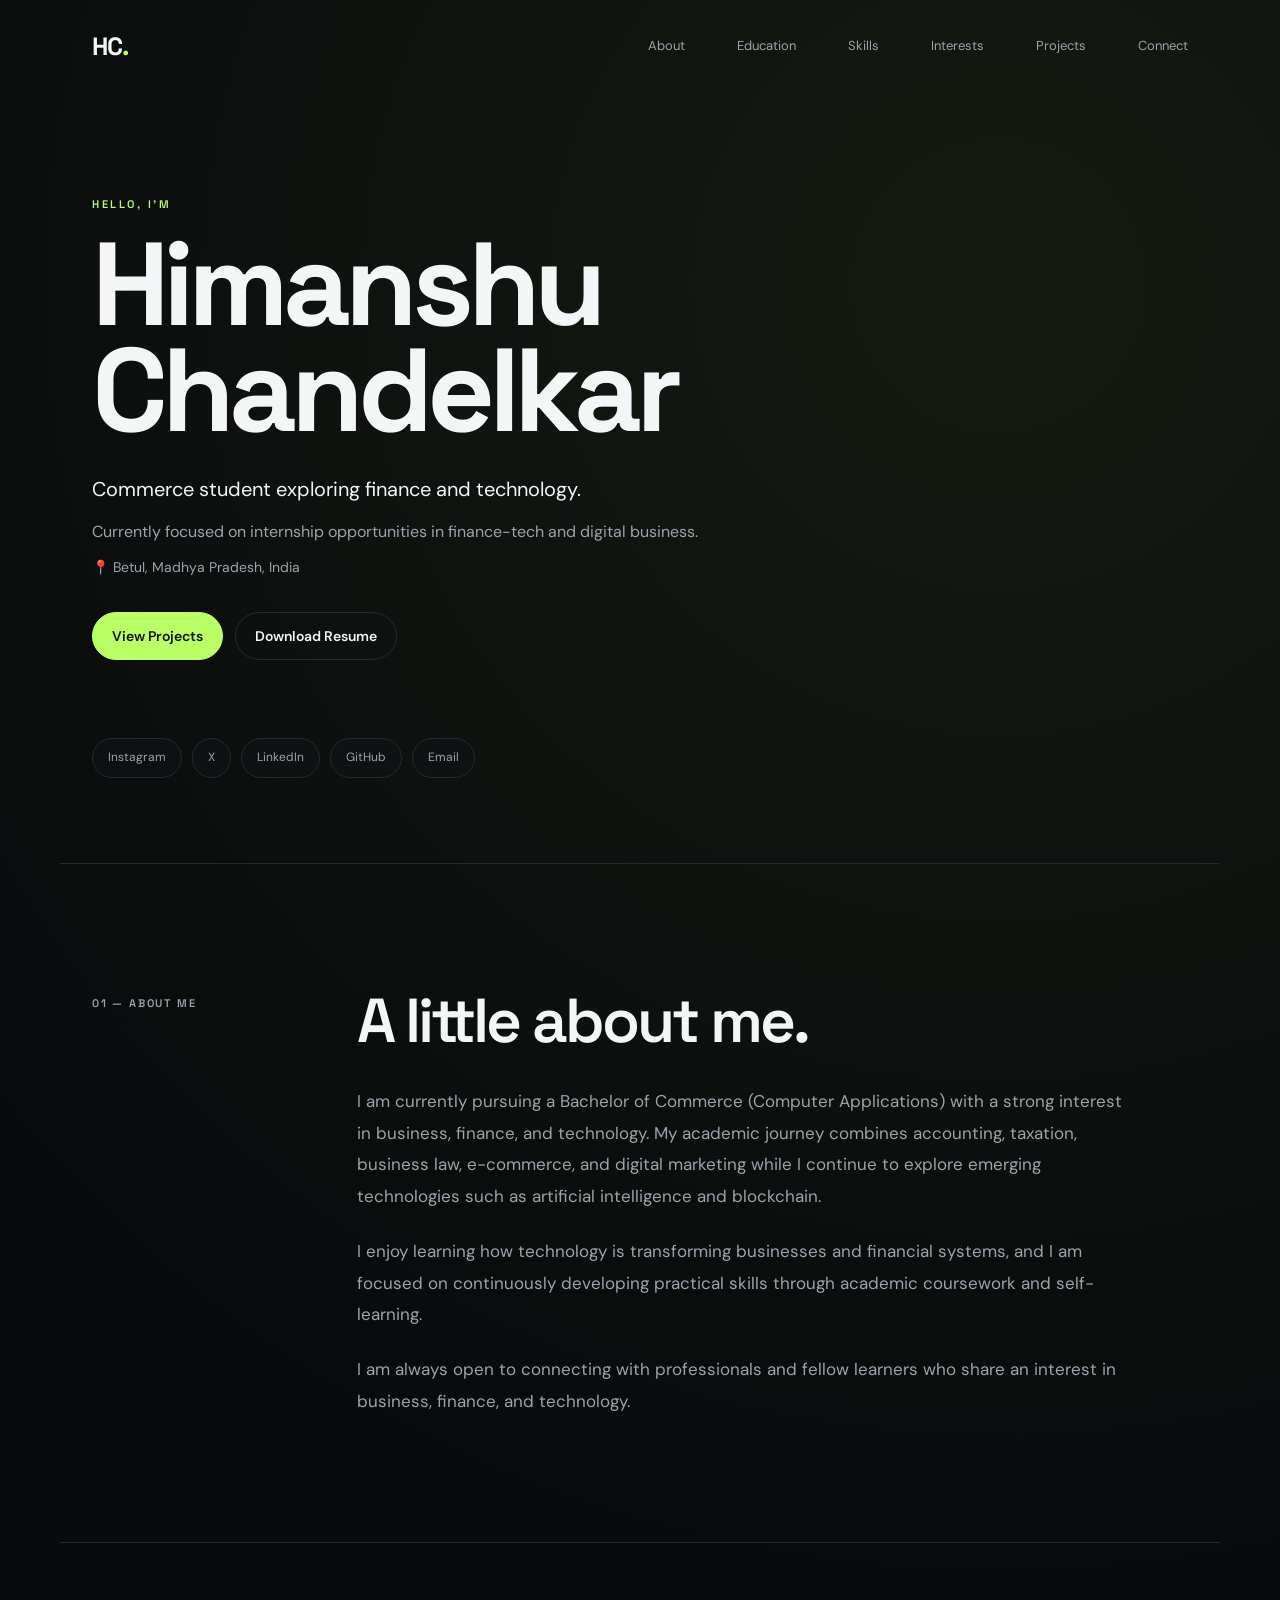
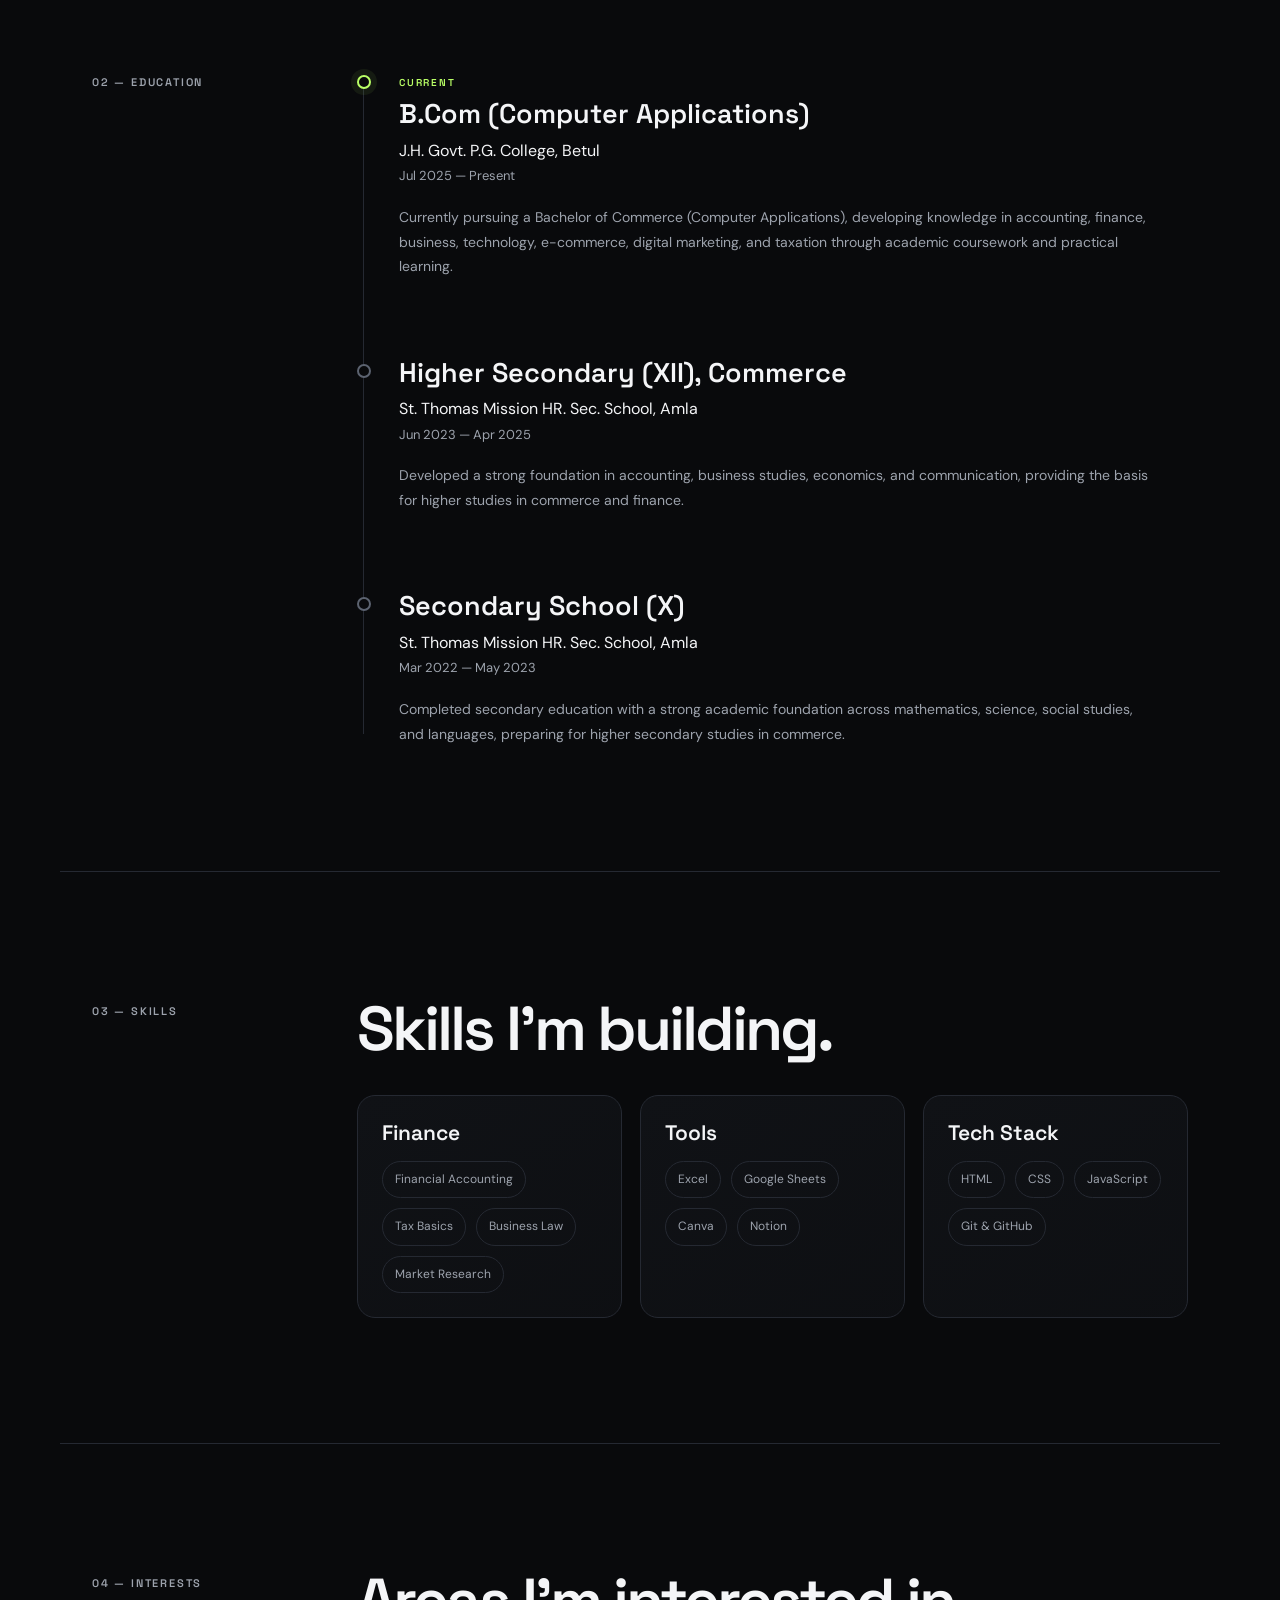
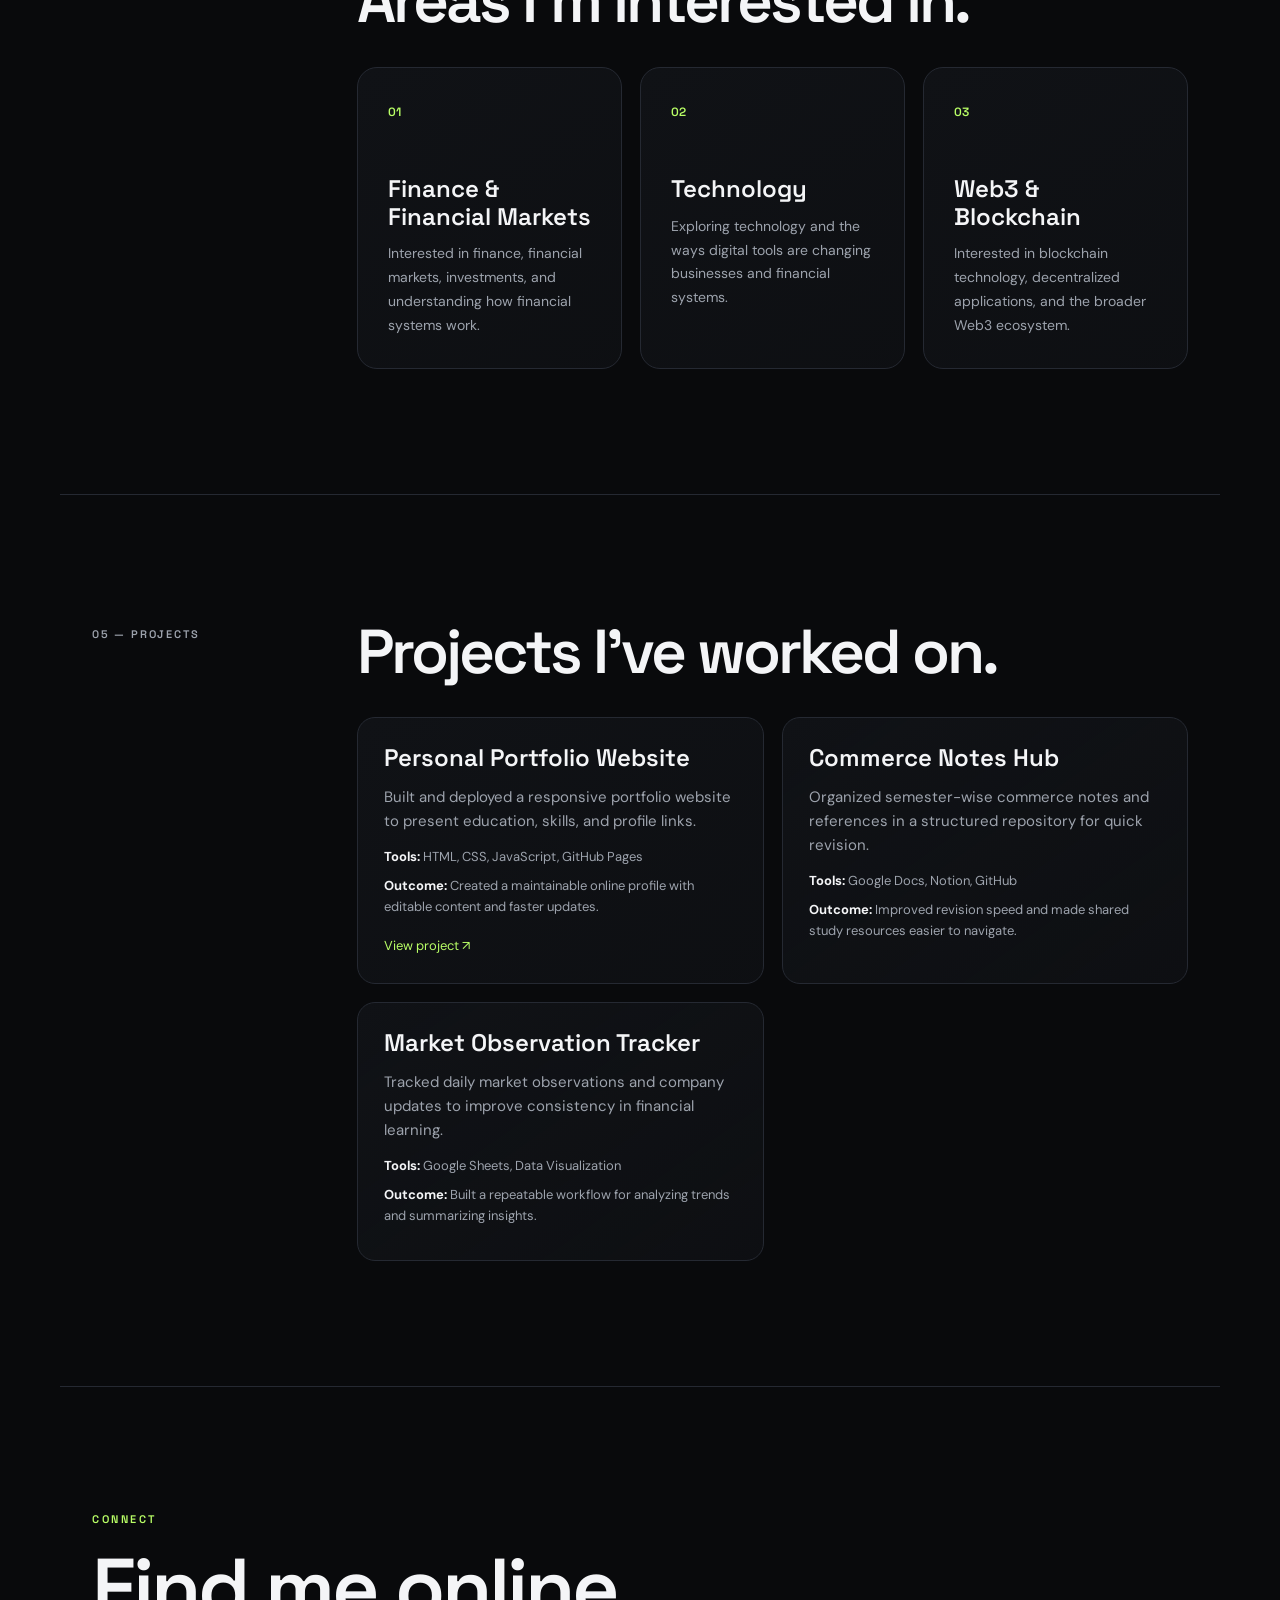
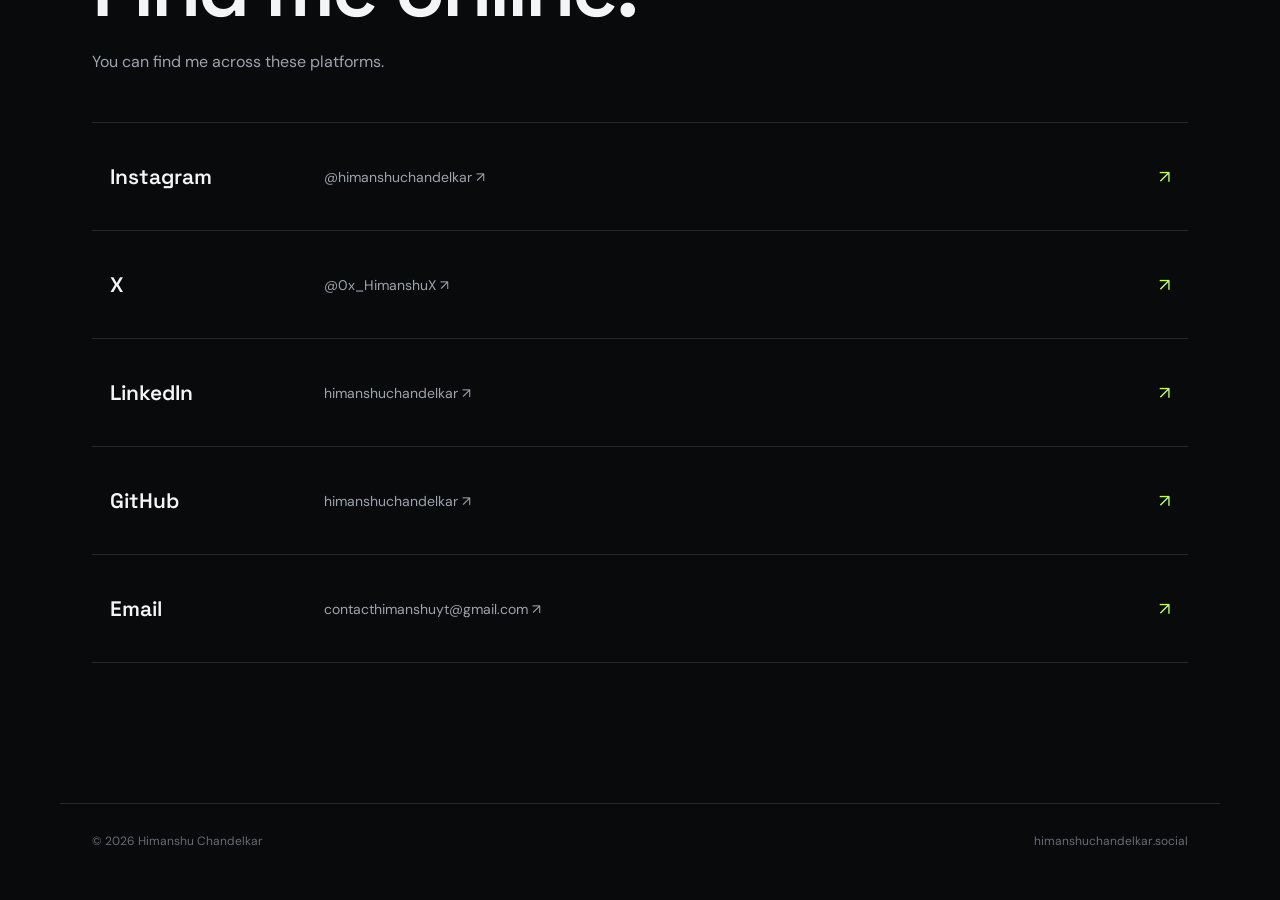
==== commit 22d66300: "Add projects and skills sections with shared site renderer Co-authored-by: himanshuchandelkar <77953" ====
--- a/index.html
+++ b/index.html
@@ -1,13 +1,27 @@
 <!DOCTYPE html>
 <html lang="en">
 <head>
-<meta charset="UTF-8"><meta name="viewport" content="width=device-width, initial-scale=1.0">
-<meta name="description" content="Personal website of Himanshu Chandelkar.">
-<title>Himanshu Chandelkar</title><link rel="stylesheet" href="style.css">
+<meta charset="UTF-8">
+<meta name="viewport" content="width=device-width, initial-scale=1.0">
+<meta name="description" content="Personal website of Himanshu Chandelkar, commerce student focused on finance and technology.">
+<meta property="og:title" content="Himanshu Chandelkar">
+<meta property="og:description" content="Commerce student exploring finance and technology.">
+<meta property="og:type" content="website">
+<meta property="og:url" content="https://himanshuchandelkar.social/">
+<meta property="og:image" content="https://himanshuchandelkar.social/og-image.png">
+<meta name="twitter:card" content="summary_large_image">
+<meta name="twitter:title" content="Himanshu Chandelkar">
+<meta name="twitter:description" content="Commerce student exploring finance and technology.">
+<meta name="twitter:image" content="https://himanshuchandelkar.social/og-image.png">
+<link rel="icon" href="data:image/svg+xml,%3Csvg xmlns='http://www.w3.org/2000/svg' viewBox='0 0 32 32'%3E%3Crect width='32' height='32' rx='6' fill='%23090a0c'/%3E%3Ctext x='16' y='22' text-anchor='middle' font-size='14' font-family='Arial' fill='%23b9ff66'%3EHC%3C/text%3E%3C/svg%3E">
+<title>Himanshu Chandelkar</title>
+<link rel="stylesheet" href="style.css">
 </head>
 <body>
 <header class="nav"><a class="brand" href="#top">HC<span>.</span></a><nav id="navLinks"></nav></header>
 <main id="top"></main>
 <footer><span>© <span id="year"></span> Himanshu Chandelkar</span><span>himanshuchandelkar.social</span></footer>
+<script src="renderer.js"></script>
 <script src="site.js"></script>
-</body></html>+</body>
+</html>
--- a/style.css
+++ b/style.css
@@ -1,6 +1,422 @@
+
 @import url('https://fonts.googleapis.com/css2?family=DM+Sans:wght@400;500;600&family=Space+Grotesk:wght@400;500;600;700&display=swap');
-:root{--bg:#090a0c;--surface:#101216;--surface-2:#15171c;--text:#f4f5f7;--muted:#9da3ad;--line:#252932;--accent:#b9ff66;--max:1160px}
-*{box-sizing:border-box;margin:0;padding:0}html{scroll-behavior:smooth}body{background:radial-gradient(circle at 78% 8%,color-mix(in srgb,var(--accent),transparent 93%),transparent 25%),var(--bg);color:var(--text);font-family:'DM Sans',sans-serif;line-height:1.6}a{color:inherit;text-decoration:none}
-.nav{max-width:var(--max);margin:auto;padding:28px 28px;display:flex;justify-content:space-between;align-items:center}.brand{font:700 24px 'Space Grotesk',sans-serif;letter-spacing:-1px}.brand span{color:var(--accent)}.nav nav{display:flex;align-items:center;gap:52px}.nav nav a{color:var(--muted);font-size:14px}.nav nav a:hover{color:var(--text)}
-.hero{max-width:var(--max);margin:auto;padding:100px 28px 80px;min-height:650px;display:flex;flex-direction:column;justify-content:center}.eyebrow{font:600 12px 'Space Grotesk';letter-spacing:3px;color:var(--accent)}.hero h1{font:700 clamp(58px,9vw,112px)/.92 'Space Grotesk';letter-spacing:-5px;margin:18px 0 28px}.hero h1 span{color:var(--accent)}.role{max-width:750px;font-size:20px;color:var(--muted)}.location{margin-top:12px;color:var(--muted)}.actions{display:flex;gap:12px;margin-top:32px}.button{padding:13px 20px;border-radius:999px;font-weight:600;font-size:14px}.primary{background:var(--accent);color:#090a0c}.secondary{border:1px solid var(--line)}.social-strip{display:flex;flex-wrap:wrap;gap:10px;margin-top:70px}.social-strip a{border:1px solid var(--line);padding:9px 15px;border-radius:999px;color:var(--muted);font-size:13px}.section,.contact{max-width:var(--max);margin:auto;padding:110px 28px;border-top:1px solid var(--line)}.section{display:grid;grid-template-columns:220px 1fr;gap:60px}.section-label{font:600 11px 'Space Grotesk';letter-spacing:2px;color:var(--muted)}.section-content h2,.contact h2{font:600 40px/1.1 'Space Grotesk';letter-spacing:-1.5px;margin-bottom:28px}.about-copy{max-width:780px}.about-copy p{font-size:18px;color:var(--muted);margin-bottom:22px}.education-timeline{border-left:1px solid var(--line)}.education-item{position:relative;padding:0 0 58px 44px}.education-item:last-child{padding-bottom:0}.education-marker{position:absolute;left:-5px;top:6px;width:9px;height:9px;border-radius:50%;background:var(--line)}.education-item.current .education-marker{background:var(--accent);box-shadow:0 0 0 5px color-mix(in srgb,var(--accent),transparent 85%)}.tag{display:inline-block;color:var(--accent);font:600 10px 'Space Grotesk';letter-spacing:2px;margin-bottom:10px}.education-item h3{font:600 25px 'Space Grotesk';margin-bottom:5px}.institution{color:var(--text);font-weight:500}.muted,.education-detail{color:var(--muted)}.education-detail{margin-top:15px;max-width:700px}.cards{display:grid;grid-template-columns:repeat(3,1fr);gap:14px}.card{background:var(--surface);border:1px solid var(--line);padding:28px;border-radius:18px;min-height:230px}.card span{color:var(--accent);font:600 12px 'Space Grotesk'}.card h3{font:600 22px 'Space Grotesk';margin:38px 0 10px}.card p{color:var(--muted);font-size:14px}.contact{padding-bottom:130px}.contact h2{font-size:clamp(42px,7vw,80px);margin-top:14px}.contact-intro{color:var(--muted);margin-bottom:35px}.connect-list{border-top:1px solid var(--line)}.connect-list a{display:flex;justify-content:space-between;align-items:center;padding:24px 0;border-bottom:1px solid var(--line);transition:.2s}.connect-list a:hover{padding-left:10px}.connect-list strong{font:500 22px 'Space Grotesk'}.connect-list span{color:var(--muted);font-size:14px}footer{max-width:var(--max);margin:auto;padding:28px;color:var(--muted);display:flex;justify-content:space-between;font-size:12px;border-top:1px solid var(--line)}
-@media(max-width:760px){.nav{padding:22px 20px}.nav nav{gap:18px}.nav nav a{font-size:12px}.hero{padding:75px 20px 55px;min-height:620px}.hero h1{font-size:58px;letter-spacing:-3px}.role{font-size:17px}.section,.contact{padding:75px 20px;display:block}.section-label{margin-bottom:35px}.section-content h2{font-size:34px}.cards{grid-template-columns:1fr}.connect-list a{display:block}.connect-list span{display:block;margin-top:5px}footer{padding:24px 20px;gap:15px;flex-direction:column}}
+
+:root{
+  --bg:#090a0c;
+  --surface:#101216;
+  --surface-2:#15181d;
+  --text:#f4f5f7;
+  --muted:#9da3ad;
+  --line:#252932;
+  --accent:#b9ff66;
+  --max:1160px;
+}
+
+*{box-sizing:border-box;margin:0;padding:0}
+html{scroll-behavior:smooth}
+body{
+  background:
+    radial-gradient(circle at 78% 5%, rgba(185,255,102,.065), transparent 24%),
+    var(--bg);
+  color:var(--text);
+  font-family:'DM Sans',sans-serif;
+  line-height:1.6;
+}
+a{color:inherit;text-decoration:none}
+
+/* Navigation */
+.nav{
+  max-width:var(--max);
+  margin:auto;
+  padding:30px 32px;
+  display:flex;
+  justify-content:space-between;
+  align-items:center;
+}
+.brand{
+  font:700 25px 'Space Grotesk',sans-serif;
+  letter-spacing:-1px;
+}
+.brand span{color:var(--accent)}
+.nav nav{
+  display:flex;
+  align-items:center;
+  gap:52px;
+}
+.nav nav a{
+  color:var(--muted);
+  font-size:13px;
+  white-space:nowrap;
+  transition:color .2s ease;
+}
+.nav nav a:hover{color:var(--text)}
+
+/* Hero */
+.hero{
+  max-width:var(--max);
+  min-height:82vh;
+  margin:auto;
+  padding:105px 32px 85px;
+  display:flex;
+  flex-direction:column;
+  justify-content:center;
+}
+.hero-copy{max-width:900px}
+.eyebrow{
+  color:var(--accent);
+  font:600 11px 'Space Grotesk',sans-serif;
+  letter-spacing:2.5px;
+  margin-bottom:20px;
+}
+.hero h1{
+  font:700 clamp(64px,9.5vw,118px)/.9 'Space Grotesk',sans-serif;
+  letter-spacing:-6px;
+}
+.hero h1 span{color:#8d939e}
+.role{
+  max-width:720px;
+  color:var(--text);
+  font-size:20px;
+  line-height:1.45;
+  margin-top:32px;
+}
+.goal{
+  max-width:720px;
+  color:var(--muted);
+  font-size:16px;
+  line-height:1.7;
+  margin-top:14px;
+}
+.location{
+  color:var(--muted);
+  font-size:14px;
+  margin-top:10px;
+}
+.actions{
+  display:flex;
+  gap:12px;
+  margin-top:34px;
+  flex-wrap:wrap;
+}
+.button{
+  padding:12px 19px;
+  border:1px solid var(--line);
+  border-radius:999px;
+  font-size:14px;
+  font-weight:600;
+  transition:.2s ease;
+}
+.button:hover{transform:translateY(-2px);border-color:#59606c}
+.button.primary{background:var(--accent);color:#10120c;border-color:var(--accent)}
+.button.secondary{color:var(--text)}
+.social-strip{
+  display:flex;
+  flex-wrap:wrap;
+  gap:10px;
+  margin-top:78px;
+}
+.social-strip a{
+  border:1px solid var(--line);
+  background:rgba(16,18,22,.72);
+  padding:9px 15px;
+  border-radius:999px;
+  color:var(--muted);
+  font-size:12px;
+  transition:.2s ease;
+}
+.social-strip a:hover{color:var(--text);border-color:#5a606c;transform:translateY(-2px)}
+
+/* Shared sections */
+.section{
+  max-width:var(--max);
+  margin:auto;
+  padding:125px 32px;
+  border-top:1px solid var(--line);
+  display:grid;
+  grid-template-columns:190px minmax(0,1fr);
+  gap:75px;
+}
+.section-label{
+  color:var(--muted);
+  font:600 11px 'Space Grotesk',sans-serif;
+  letter-spacing:1.8px;
+  padding-top:7px;
+}
+.section-content{min-width:0;max-width:850px}
+.section h2,.contact h2{
+  font:600 clamp(38px,5vw,62px)/1.03 'Space Grotesk',sans-serif;
+  letter-spacing:-3px;
+  margin-bottom:34px;
+}
+
+/* About */
+.about-copy>p{
+  color:var(--muted);
+  max-width:780px;
+  margin-bottom:24px;
+  font-size:17px;
+  line-height:1.85;
+}
+.about-copy>p:last-child{margin-bottom:0}
+
+/* Education */
+.education-timeline{
+  position:relative;
+  padding-left:42px;
+}
+.education-timeline::before{
+  content:"";
+  position:absolute;
+  left:6px;
+  top:12px;
+  bottom:12px;
+  width:1px;
+  background:var(--line);
+}
+.education-item{
+  position:relative;
+  padding:0 0 78px;
+}
+.education-item:last-child{padding-bottom:0}
+.education-marker{
+  position:absolute;
+  left:-42px;
+  top:7px;
+  width:14px;
+  height:14px;
+  border:2px solid #5c6370;
+  border-radius:50%;
+  background:var(--bg);
+}
+.education-item.current .education-marker{
+  border-color:var(--accent);
+  box-shadow:0 0 0 6px rgba(185,255,102,.07);
+}
+.tag{
+  display:inline-block;
+  color:var(--accent);
+  font:600 10px 'Space Grotesk',sans-serif;
+  letter-spacing:1.8px;
+  margin-bottom:9px;
+}
+.education-main h3{
+  font:600 27px/1.2 'Space Grotesk',sans-serif;
+  margin-bottom:7px;
+}
+.institution{
+  color:var(--text);
+  font-size:16px;
+}
+.muted{
+  color:var(--muted);
+  font-size:13px;
+  margin-top:3px;
+}
+.education-detail{
+  color:var(--muted);
+  max-width:760px;
+  font-size:14px;
+  line-height:1.75;
+  margin-top:18px;
+}
+
+/* Skills */
+.skills-grid{
+  display:grid;
+  grid-template-columns:repeat(3,minmax(0,1fr));
+  gap:18px;
+}
+.skill-group{
+  border:1px solid var(--line);
+  border-radius:18px;
+  background:linear-gradient(145deg,var(--surface),rgba(16,18,22,.65));
+  padding:24px;
+}
+.skill-group h3{
+  font:600 21px/1.2 'Space Grotesk',sans-serif;
+  margin-bottom:16px;
+}
+.skill-tags{
+  display:flex;
+  flex-wrap:wrap;
+  gap:10px;
+}
+.skill-tags span{
+  border:1px solid var(--line);
+  border-radius:999px;
+  padding:8px 12px;
+  font-size:12px;
+  color:var(--muted);
+}
+
+/* Interests */
+.cards{
+  display:grid;
+  grid-template-columns:repeat(3,minmax(0,1fr));
+  gap:18px;
+}
+.card{
+  background:linear-gradient(145deg,var(--surface),rgba(16,18,22,.65));
+  border:1px solid var(--line);
+  border-radius:20px;
+  padding:30px;
+  min-height:255px;
+  transition:.25s ease;
+}
+.card:hover{transform:translateY(-5px);border-color:#444a55}
+.card>span{
+  color:var(--accent);
+  font:600 12px 'Space Grotesk',sans-serif;
+}
+.card h3{
+  font:600 24px/1.15 'Space Grotesk',sans-serif;
+  margin:52px 0 12px;
+}
+.card p{color:var(--muted);font-size:14px;line-height:1.7}
+
+/* Projects */
+.project-list{
+  display:grid;
+  grid-template-columns:repeat(2,minmax(0,1fr));
+  gap:18px;
+}
+.project-card{
+  border:1px solid var(--line);
+  border-radius:18px;
+  background:linear-gradient(145deg,var(--surface),rgba(16,18,22,.65));
+  padding:26px;
+}
+.project-card h3{
+  font:600 24px/1.2 'Space Grotesk',sans-serif;
+  margin-bottom:12px;
+}
+.project-summary{
+  color:var(--muted);
+  font-size:15px;
+  margin-bottom:14px;
+}
+.project-meta{
+  font-size:13px;
+  color:var(--muted);
+  margin-bottom:8px;
+}
+.project-meta strong{color:var(--text)}
+.project-link{
+  display:inline-block;
+  margin-top:10px;
+  color:var(--accent);
+  font-size:13px;
+}
+
+/* Connect — deliberately spacious */
+.contact{
+  max-width:var(--max);
+  margin:auto;
+  padding:125px 32px 140px;
+  border-top:1px solid var(--line);
+}
+.contact h2{
+  font-size:clamp(48px,7vw,82px);
+  margin:15px 0 18px;
+}
+.contact-intro{
+  color:var(--muted);
+  margin-bottom:48px;
+}
+.connect-list{
+  width:100%;
+  max-width:100%;
+  border-top:1px solid var(--line);
+}
+.connect-list>a{
+  min-height:108px;
+  padding:27px 18px;
+  display:grid;
+  grid-template-columns:180px minmax(0,1fr) 24px;
+  align-items:center;
+  column-gap:34px;
+  border-bottom:1px solid var(--line);
+  transition:background .2s ease,padding .2s ease;
+}
+.connect-list>a:hover{
+  background:rgba(255,255,255,.018);
+  padding-left:28px;
+  padding-right:28px;
+}
+.connect-list strong{
+  font:600 21px 'Space Grotesk',sans-serif;
+}
+.connect-list span{
+  color:var(--muted);
+  font-size:14px;
+  overflow-wrap:anywhere;
+}
+.connect-list>a::after{
+  content:"↗";
+  color:var(--accent);
+  font-size:18px;
+  text-align:right;
+}
+
+/* Footer */
+footer{
+  max-width:var(--max);
+  margin:auto;
+  padding:28px 32px 48px;
+  border-top:1px solid var(--line);
+  display:flex;
+  justify-content:space-between;
+  color:#666c76;
+  font-size:12px;
+}
+
+/* Mobile */
+@media(max-width:820px){
+  .nav{padding:24px 20px}
+  .nav nav{gap:25px}
+  .hero{padding:75px 20px 60px;min-height:76vh}
+  .hero h1{letter-spacing:-4px}
+  .role{font-size:18px}
+  .section{
+    grid-template-columns:1fr;
+    gap:28px;
+    padding:90px 20px;
+  }
+  .section-label{padding-top:0}
+  .cards,.skills-grid,.project-list{grid-template-columns:1fr}
+  .contact{padding:90px 20px 105px}
+  .connect-list>a{
+    min-height:96px;
+    grid-template-columns:120px minmax(0,1fr) 20px;
+    column-gap:20px;
+    padding:24px 8px;
+  }
+  .connect-list strong{font-size:18px}
+  footer{padding:25px 20px 35px}
+}
+
+@media(max-width:600px){
+  .nav nav{display:none}
+  .hero h1{font-size:58px;letter-spacing:-3px}
+  .social-strip{margin-top:55px}
+  .education-timeline{padding-left:30px}
+  .education-marker{left:-30px}
+  .education-main h3{font-size:23px}
+  .connect-list>a{
+    grid-template-columns:1fr auto;
+    row-gap:6px;
+    min-height:88px;
+    padding:20px 4px;
+  }
+  .connect-list strong{grid-column:1}
+  .connect-list span{
+    grid-column:1;
+    font-size:12px;
+  }
+  .connect-list>a::after{
+    grid-column:2;
+    grid-row:1 / span 2;
+  }
+  .connect-list>a:hover{padding-left:12px;padding-right:12px}
+  footer{flex-direction:column;gap:8px}
+}
